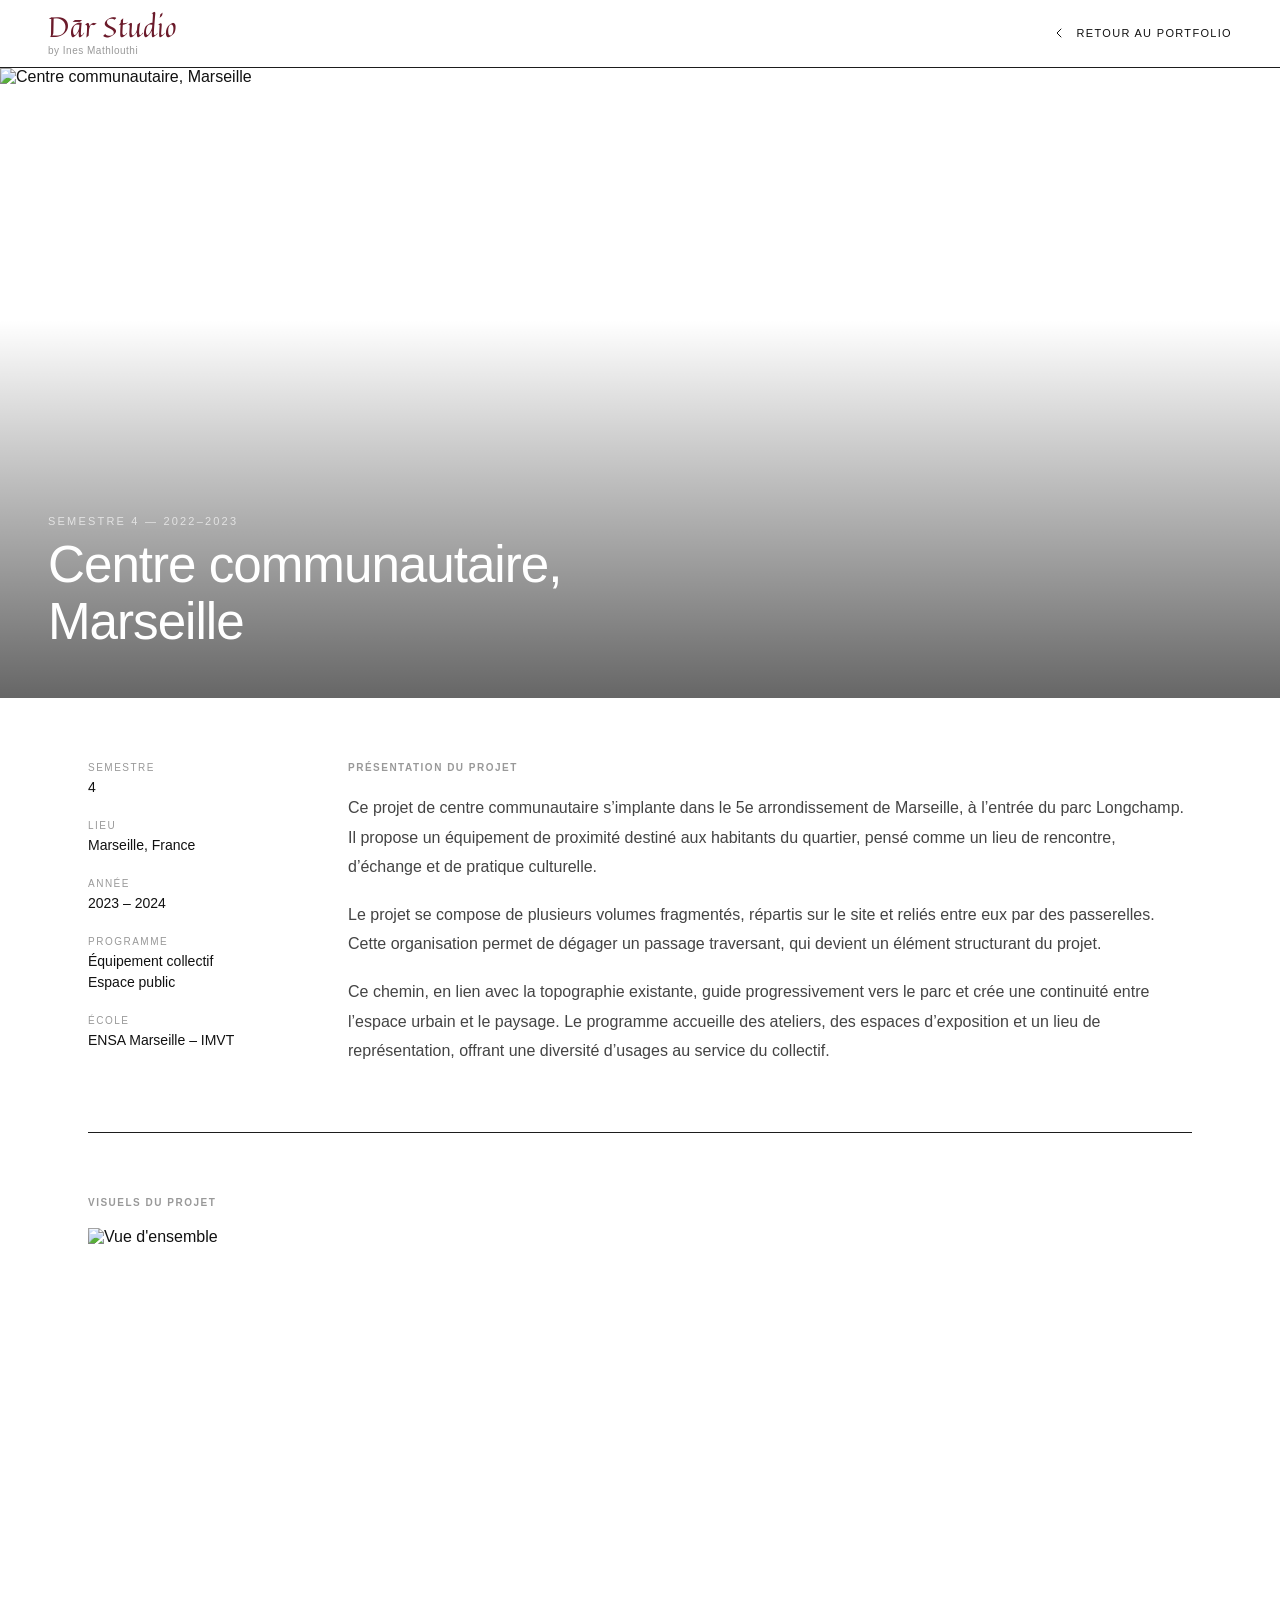
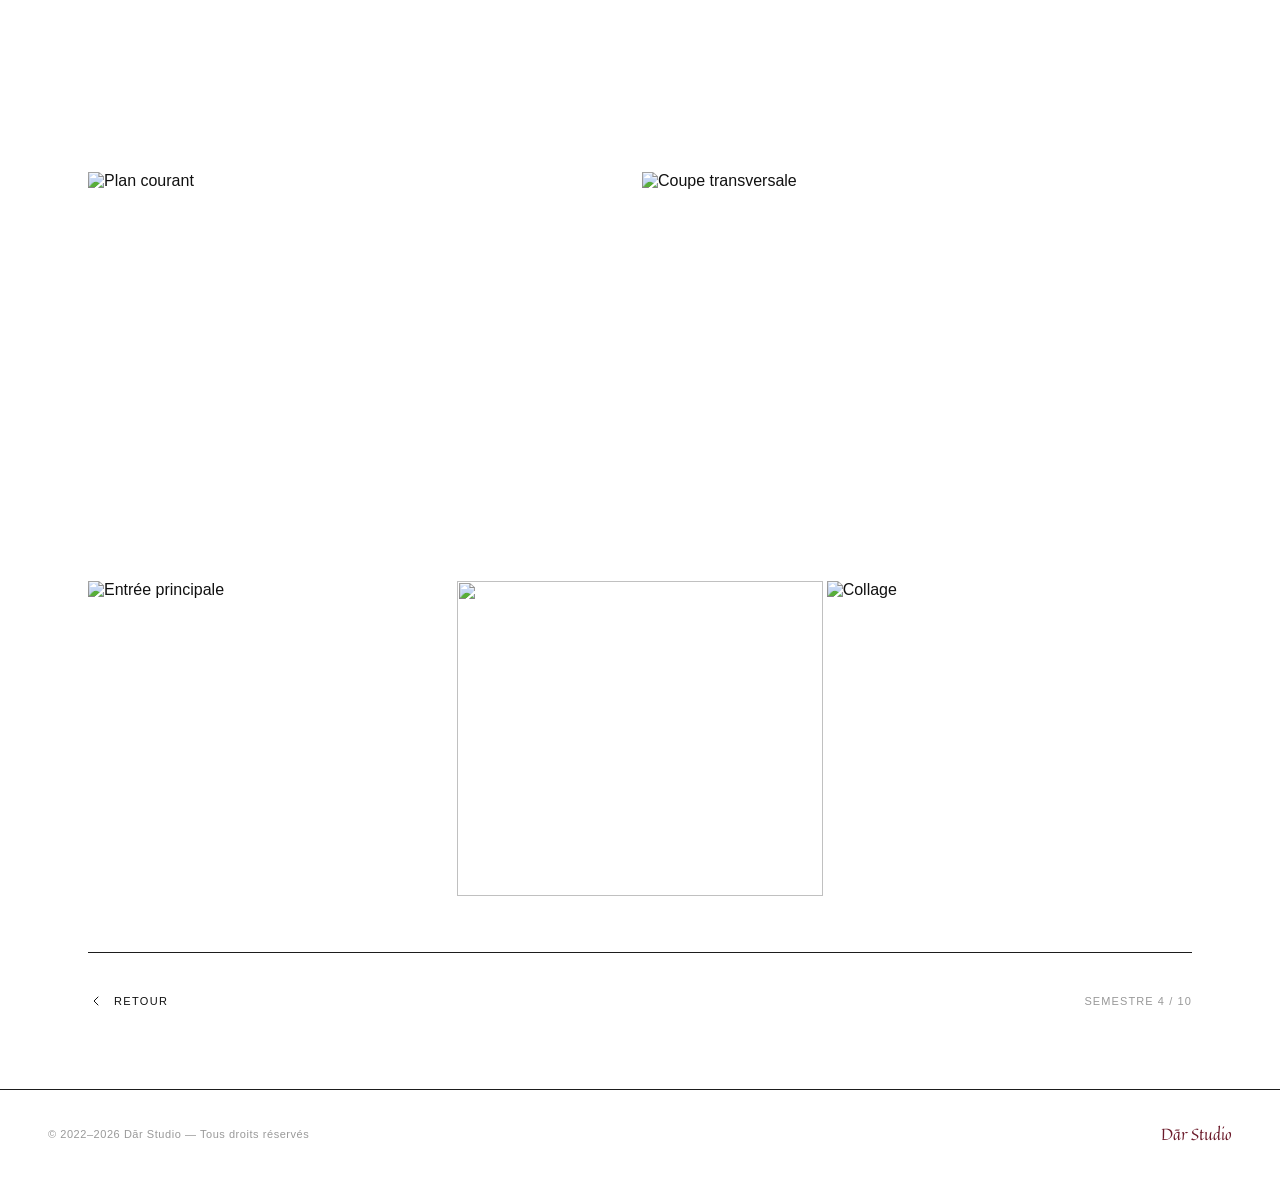
==== projet1.html @ 4ba80d37 "Add files via upload" ====
<!DOCTYPE html>
<html lang="fr">
<head>
  <meta charset="UTF-8">
  <meta name="viewport" content="width=device-width, initial-scale=1.0">
  <title>Centre communautaire, Marseille — Dār Studio</title>
  <link href="https://fonts.googleapis.com/css2?family=Jost:wght@300;400;500;600&family=Quintessential&display=swap" rel="stylesheet"/>
  <link rel="stylesheet" href="style.css">
</head>
<body>

<!-- ─── HEADER ─── -->
<header>
  <div class="header-left">
    <span class="site-title" onclick="window.location.href='index.html'">Dār Studio</span>
    <span class="site-subtitle">by Ines Mathlouthi</span>
  </div>
  <nav>
    <a class="project-back-link" href="index.html">
      <svg viewBox="0 0 24 24"><polyline points="15 18 9 12 15 6"/></svg>
      Retour au portfolio
    </a>
  </nav>
</header>

<!-- ─── IMAGE HERO PLEIN ÉCRAN ─── -->
<div class="project-page-hero">
  <img src="s4 projet.png" alt="Centre communautaire, Marseille">
  <div class="project-page-hero-overlay">
    <div class="project-page-hero-text">
      <div class="proj-label">Semestre 4 — 2022–2023</div>
      <h1>Centre communautaire,<br>Marseille</h1>
    </div>
  </div>
</div>

<!-- ─── CORPS DE PAGE ─── -->
<div class="project-page-body">

  <!-- MÉTADONNÉES + TEXTE -->
  <div class="project-description">
    <div class="project-meta">
      <div class="project-meta-item">
        <span class="project-meta-label">Semestre</span>
        <span class="project-meta-value">4</span>
      </div>
      <div class="project-meta-item">
        <span class="project-meta-label">Lieu</span>
        <span class="project-meta-value">Marseille, France</span>
      </div>
      <div class="project-meta-item">
        <span class="project-meta-label">Année</span>
        <span class="project-meta-value">2023 – 2024</span>
      </div>
      <div class="project-meta-item">
        <span class="project-meta-label">Programme</span>
        <span class="project-meta-value">Équipement collectif<br>Espace public</span>
      </div>
      <div class="project-meta-item">
        <span class="project-meta-label">École</span>
        <span class="project-meta-value">ENSA Marseille – IMVT</span>
      </div>
    </div>

    <div class="project-text">
      <h3>Présentation du projet</h3>
      <p>
        Ce projet de centre communautaire s’implante dans le 5e arrondissement de Marseille, à l’entrée du parc Longchamp. Il propose un équipement de proximité destiné aux habitants du quartier, pensé comme un lieu de rencontre, d’échange et de pratique culturelle.
      </p>
      <p>
        Le projet se compose de plusieurs volumes fragmentés, répartis sur le site et reliés entre eux par des passerelles. Cette organisation permet de dégager un passage traversant, qui devient un élément structurant du projet.
      </p>
      <p>
       Ce chemin, en lien avec la topographie existante, guide progressivement vers le parc et crée une continuité entre l’espace urbain et le paysage. Le programme accueille des ateliers, des espaces d’exposition et un lieu de représentation, offrant une diversité d’usages au service du collectif.
      </p>
    </div>
  </div>

  <!-- GALERIE D'IMAGES -->
  <div class="project-images-section">
    <h3>Visuels du projet</h3>

    <!-- Grande image pleine largeur -->
    <div class="project-img-full">
      <img src="s4 projet.png" alt="Vue d'ensemble">
    </div>

    <!-- 2 images côte à côte -->
    <div class="project-img-row-2">
      <img src="plan courant s4.png" alt="Plan courant">
      <img src="coupe bonne s4.png" alt="Coupe transversale">
    </div>

    <!-- 3 images côte à côte -->
    <div class="project-img-row-3">
      <img src="photo maquette 1.png" alt="Entrée principale">
      <img src="photo maquette 2.png" alt="">
      <img src="photo maquette 3.png" alt="Collage">
    </div>

    <!-- Image finale pleine largeur -->
    <div class="project-img-full">
      
    </div>
  </div>

  <!-- NAVIGATION BAS DE PAGE -->
  <div class="project-nav-bottom">
    <a class="project-back-link" href="index.html">
      <svg viewBox="0 0 24 24"><polyline points="15 18 9 12 15 6"/></svg>
      Retour
    </a>
    <span class="project-sem-label">Semestre 4 / 10</span>
  </div>

</div>

<!-- ─── FOOTER ─── -->
<footer>
  <span class="footer-copy">© 2022–2026 Dār Studio — Tous droits réservés</span>
  <span class="footer-name">Dār Studio</span>
</footer>

</body>
</html>
---- style.css ----
/* ─── RESET ─── */
*, *::before, *::after { box-sizing: border-box; margin: 0; padding: 0; }

/* ─── VARIABLES ─── */
:root {
  --burgundy: #6B1A2A;
  --black: #111111;
  --white: #ffffff;
  --gray-light: #f0f0c2;
  --gray-mid: #999;
  --gray-border: #1d1d1d;
}

body {
  font-family: 'Helvetica Neue', Helvetica, Arial, sans-serif;
  background: var(--white);
  color: var(--black);
  min-height: 100vh;
  display: flex;
  flex-direction: column;
}

/* ─── HEADER ─── */
header {
  position: fixed;
  top: 0; left: 0; right: 0;
  z-index: 100;
  background: rgba(255, 255, 255, 0.97);
  border-bottom: 0.5px solid var(--gray-border);
  padding: 0 48px;
  height: 68px;
  display: flex;
  align-items: center;
  justify-content: space-between;
}

.header-left {
  display: flex;
  flex-direction: column;
  line-height: 1.2;
}

.site-title {
  font-family: 'Quintessential', cursive;
  font-weight: 400;
  font-size: 28px;
  letter-spacing: 0.02em;
  color: var(--burgundy);
  text-decoration: none;
  cursor: pointer;
}

.site-subtitle {
  font-family: 'Helvetica Neue', Helvetica, Arial, sans-serif;
  font-size: 10px;
  font-weight: 400;
  color: var(--gray-mid);
  letter-spacing: 0.05em;
  margin-top: 2px;
}

nav {
  display: flex;
  align-items: center;
  gap: 28px;
}

nav a {
  font-family: 'Helvetica Neue', Helvetica, Arial, sans-serif;
  font-size: 10px;
  font-weight: 400;
  letter-spacing: 0.14em;
  text-transform: uppercase;
  color: var(--black);
  text-decoration: none;
  cursor: pointer;
  position: relative;
  padding-bottom: 2px;
  transition: color 0.2s ease;
}

nav a::after {
  content: '';
  position: absolute;
  bottom: -2px; left: 0; right: 0;
  height: 0.5px;
  background: var(--black);
  transform: scaleX(0);
  transition: transform 0.25s ease;
  transform-origin: left;
}

nav a:hover::after,
nav a.active::after { transform: scaleX(1); }

/* ─── HERO ─── */
.hero-section {
  position: relative;
  overflow: hidden;

  padding: 0 !important;
}

/* ── NOUVEAU : image de fond du hero ──
   Remplace 'votre-image.jpg' par le nom de ton fichier image
   ex: background-image: url('marseille.jpg');
*/
.hero-bg-image {
  position: absolute;
  inset: 0;
  background-image: url('fond\ 3.jpg');
  background-size: cover;
  background-position: center;
  background-repeat: no-repeat;
  filter: brightness(0.5);
  z-index: 0;
}

.hero {
  position: relative;
  z-index: 1;
  margin-top: 68px;
  min-height: calc(100vh - 68px);
  display: flex;
  flex-direction: column;
  justify-content: center;
  padding: 80px 48px 60px;
  overflow: hidden;
}

.hero-label {
  font-size: 11px;
  letter-spacing: 0.2em;
  text-transform: uppercase;
  color: rgba(255,255,255,0.7);
  margin-bottom: 28px;
  opacity: 0;
  transform: translateY(14px);
  animation: fadeUp 0.6s ease 0.2s forwards;
}

.hero-title {
  font-family: 'Helvetica Neue', Helvetica, Arial, sans-serif;
  font-weight: 300;
  letter-spacing: -0.03em;
  line-height: 0.88;
  color: var(--white);
  margin-bottom: 40px;
  overflow: hidden;
}

.hero-title-inner {
  font-size: clamp(80px, 13vw, 140px);
  display: block;
  transform: translateY(110%);
  animation: slideUp 1s cubic-bezier(0.16, 1, 0.3, 1) 0.35s forwards;
}

.hero-intro {
  max-width: 460px;
  font-size: 15px;
  line-height: 1.75;
  color: rgba(255,255,255,0.85);
  opacity: 0;
  transform: translateY(18px);
  animation: fadeUp 0.7s ease 0.85s forwards;
}

.hero-scroll {
  position: absolute;
  bottom: 40px;
  left: 48px;
  font-size: 10px;
  letter-spacing: 0.18em;
  text-transform: uppercase;
  color: rgba(255,255,255,0.55);
  opacity: 0;
  animation: fadeUp 0.6s ease 1.2s forwards;
  display: flex;
  align-items: center;
  gap: 10px;
}

.hero-scroll::before {
  content: '';
  display: block;
  width: 24px;
  height: 0.5px;
  background: rgba(255,255,255,0.55);
}

@keyframes slideUp { to { transform: translateY(0); } }
@keyframes fadeUp  { to { opacity: 1; transform: translateY(0); } }

/* ─── SECTIONS ─── */
.section {
  display: none;
  padding: 80px 48px;
  min-height: calc(100vh - 68px);
}

.section.active { display: block; }

.section-header {
  margin-bottom: 56px;
  padding-bottom: 20px;
  border-bottom: 0.5px solid var(--gray-border);
}

.section-header h2 {
  font-size: clamp(36px, 6vw, 64px);
  font-weight: 300;
  letter-spacing: -0.02em;
  line-height: 1;
  color: var(--black);
}

.section-header p {
  font-size: 13px;
  color: var(--gray-mid);
  margin-top: 12px;
  letter-spacing: 0.05em;
}

/* ─── PROJETS ─── */
.projects-grid {
  display: grid;
  grid-template-columns: repeat(auto-fill, minmax(280px, 1fr));
  gap: 2px;
}

.project-card {
  position: relative;
  overflow: hidden;
  aspect-ratio: 4/3;
  display: flex;
  align-items: flex-end;
  padding: 24px;
  cursor: pointer;
  background: #f6f2c7;
  transition: background 0.3s ease;
}

.project-bg {
  position: absolute;
  width: 100%;
  height: 100%;
  object-fit: cover;
  top: 0;
  left: 0;
  opacity: 0;
  transition: opacity 0.4s ease;
}

.project-card:hover .project-bg {
  opacity: 1;
}

.overlay {
  position: relative;
  z-index: 2;
}

.project-card-label {
  font-size: 11px;
  letter-spacing: 0.12em;
  text-transform: uppercase;
  color: var(--gray-mid);
}

.project-card-title {
  font-size: 18px;
  font-weight: 400;
  margin-top: 4px;
  color: var(--black);
}

.project-card:hover .project-card-label,
.project-card:hover .project-card-title {
  color: white;
}

/* ─── GALERIE ─── */
.gallery-grid {
  display: grid;
  grid-template-columns: repeat(5, 1fr);
  gap: 10px;
  max-width: 1600px;
  margin: 0 auto;
}

.gallery-item {
  width: 100%;
  aspect-ratio: 1 / 1;
  background: #ffffff;
}

.gallery-item img {
  width: 100%;
  height: 100%;
  object-fit: cover;
}

/* ─── CRÉATIONS ─── */
.creations-list { display: flex; flex-direction: column; }

.creation-item {
  display: grid;
  grid-template-columns: 48px 1fr auto;
  gap: 24px;
  padding: 24px 0;
  border-bottom: 0.5px solid var(--gray-border);
  align-items: center;
}

.creation-num {
  font-size: 11px;
  color: var(--gray-mid);
  letter-spacing: 0.1em;
}

.creation-title {
  font-size: 17px;
  font-weight: 400;
  color: var(--black);
}

.creation-tag {
  font-size: 10px;
  letter-spacing: 0.12em;
  text-transform: uppercase;
  color: var(--gray-mid);
  border: 0.5px solid var(--gray-border);
  padding: 4px 10px;
  border-radius: 2px;
}

.creation-content {
  display: none;
  padding: 20px 0 40px 72px;
  max-width: 800px;
  transition: 0.3s ease;
}

.creation-content img {
  width: 100%;
  margin-top: 10px;
  display: block;
}

.creation-content video {
  width: 100%;
  margin-top: 10px;
}

/* ─── EXPÉRIENCE ─── */
.exp-list { display: flex; flex-direction: column; }

.exp-item {
  display: grid;
  grid-template-columns: 120px 1fr;
  gap: 40px;
  padding: 28px 0;
  border-bottom: 0.5px solid var(--gray-border);
}

.exp-date {
  font-size: 12px;
  color: var(--gray-mid);
  letter-spacing: 0.05em;
  padding-top: 3px;
}

.exp-role {
  font-size: 17px;
  font-weight: 400;
  color: var(--black);
  margin-bottom: 4px;
}

.exp-company {
  font-size: 13px;
  color: var(--gray-mid);
}

/* ─── À PROPOS ─── */
.about-grid {
  display: grid;
  grid-template-columns: 1fr 1fr;
  gap: 80px;
  align-items: start;
}

.about-text {
  font-size: 16px;
  line-height: 1.8;
  color: #444;
}

.about-text p + p { margin-top: 20px; }

.about-info { display: flex; flex-direction: column; gap: 16px; }

.about-info-row {
  display: flex;
  flex-direction: column;
  gap: 2px;
  padding-bottom: 16px;
  border-bottom: 0.5px solid var(--gray-border);
}

.about-info-label {
  font-size: 10px;
  letter-spacing: 0.15em;
  text-transform: uppercase;
  color: var(--gray-mid);
}

.about-info-value {
  font-size: 15px;
  color: var(--black);
}

/* ─── CONTACT ─── */
.contact-wrap { max-width: 600px; }

.contact-wrap p {
  font-size: 16px;
  line-height: 1.7;
  color: #555;
  margin-bottom: 48px;
}

.contact-links { display: flex; flex-direction: column; }

.contact-link {
  display: flex;
  justify-content: space-between;
  align-items: center;
  padding: 20px 0;
  border-bottom: 0.5px solid var(--gray-border);
  text-decoration: none;
  color: var(--black);
  cursor: pointer;
  transition: padding-left 0.25s ease;
}

.contact-link:hover { padding-left: 8px; }

.contact-link span:first-child {
  font-size: 14px;
  letter-spacing: 0.08em;
  text-transform: uppercase;
}

.contact-link span:last-child {
  font-size: 13px;
  color: var(--gray-mid);
}

/* ─── FOOTER ─── */
footer {
  margin-top: auto;
  padding: 32px 48px;
  border-top: 0.5px solid var(--gray-border);
  display: flex;
  justify-content: space-between;
  align-items: center;
}

.footer-copy {
  font-size: 11px;
  color: var(--gray-mid);
  letter-spacing: 0.05em;
}

.footer-name {
  font-family: 'Quintessential', cursive;
  font-size: 16px;
  color: var(--burgundy);
}

/* ─── BACK TO TOP ─── */
.back-top {
  position: fixed;
  bottom: 36px;
  right: 36px;
  z-index: 200;
  width: 44px;
  height: 44px;
  background: var(--black);
  color: var(--white);
  border: none;
  cursor: pointer;
  display: flex;
  align-items: center;
  justify-content: center;
  opacity: 0;
  pointer-events: none;
  transition: opacity 0.3s ease, transform 0.3s ease;
  border-radius: 0;
}

.back-top.visible {
  opacity: 1;
  pointer-events: all;
}

.back-top:hover { transform: translateY(-3px); }

.back-top svg {
  width: 16px;
  height: 16px;
  stroke: var(--white);
  fill: none;
  stroke-width: 2;
  stroke-linecap: round;
  stroke-linejoin: round;
}

/* ─── PAGE PROJET (projet1.html etc.) ─── */

.project-page-hero {
  margin-top: 68px;
  width: 100%;
  height: 70vh;
  position: relative;
  overflow: hidden;
}

.project-page-hero img {
  width: 100%;
  height: 100%;
  object-fit: cover;
  display: block;
}

.project-page-hero-overlay {
  position: absolute;
  inset: 0;
  background: linear-gradient(to top, rgba(0,0,0,0.6) 0%, transparent 60%);
  display: flex;
  align-items: flex-end;
  padding: 48px;
}

.project-page-hero-text { color: var(--white); }

.project-page-hero-text .proj-label {
  font-size: 11px;
  letter-spacing: 0.2em;
  text-transform: uppercase;
  color: rgba(255,255,255,0.65);
  margin-bottom: 10px;
}

.project-page-hero-text h1 {
  font-size: clamp(28px, 4vw, 52px);
  font-weight: 300;
  letter-spacing: -0.02em;
  line-height: 1.1;
}

.project-page-body {
  padding: 64px 48px 80px;
  max-width: 1200px;
  margin: 0 auto;
}

.project-description {
  display: grid;
  grid-template-columns: 180px 1fr;
  gap: 80px;
  margin-bottom: 64px;
  padding-bottom: 48px;
  border-bottom: 0.5px solid var(--gray-border);
}

.project-meta { display: flex; flex-direction: column; gap: 22px; }

.project-meta-item { display: flex; flex-direction: column; gap: 4px; }

.project-meta-label {
  font-size: 10px;
  letter-spacing: 0.15em;
  text-transform: uppercase;
  color: var(--gray-mid);
}

.project-meta-value {
  font-size: 14px;
  color: var(--black);
  line-height: 1.5;
}

.project-text h3 {
  font-size: 10px;
  letter-spacing: 0.15em;
  text-transform: uppercase;
  color: var(--gray-mid);
  margin-bottom: 20px;
}

.project-text p {
  font-size: 16px;
  line-height: 1.85;
  color: #444;
  margin-bottom: 18px;
}

.project-images-section { margin-bottom: 56px; }

.project-images-section h3 {
  font-size: 10px;
  letter-spacing: 0.15em;
  text-transform: uppercase;
  color: var(--gray-mid);
  margin-bottom: 20px;
}

.project-img-full { width: 100%; margin-bottom: 4px; }

.project-img-full img {
  width: 100%;
  height: 60vh;
  object-fit: cover;
  display: block;
}

.project-img-row-2 {
  display: grid;
  grid-template-columns: 1fr 1fr;
  gap: 4px;
  margin-bottom: 4px;
}

.project-img-row-2 img {
  width: 100%;
  height: 45vh;
  object-fit: cover;
  display: block;
}

.project-img-row-3 {
  display: grid;
  grid-template-columns: 1fr 1fr 1fr;
  gap: 4px;
  margin-bottom: 4px;
}

.project-img-row-3 img {
  width: 100%;
  height: 35vh;
  object-fit: cover;
  display: block;
}

.project-nav-bottom {
  display: flex;
  justify-content: space-between;
  align-items: center;
  padding-top: 40px;
  border-top: 0.5px solid var(--gray-border);
}

.project-back-link {
  display: inline-flex;
  align-items: center;
  gap: 10px;
  font-size: 11px;
  letter-spacing: 0.12em;
  text-transform: uppercase;
  color: var(--black);
  text-decoration: none;
  cursor: pointer;
  transition: gap 0.25s ease;
}

.project-back-link:hover { gap: 16px; }

.project-back-link svg {
  width: 16px;
  height: 16px;
  stroke: var(--black);
  fill: none;
  stroke-width: 1.5;
  stroke-linecap: round;
  stroke-linejoin: round;
  transition: transform 0.25s ease;
}

.project-back-link:hover svg { transform: translateX(-4px); }

.project-sem-label {
  font-size: 11px;
  letter-spacing: 0.1em;
  text-transform: uppercase;
  color: var(--gray-mid);
}

/* ─── RESPONSIVE ─── */
@media (max-width: 768px) {
  header { padding: 0 20px; }
  nav { gap: 14px; }
  nav a { font-size: 9px; }
  .hero, .section { padding: 60px 20px 40px; }
  .about-grid { grid-template-columns: 1fr; gap: 40px; }
  .gallery-grid { grid-template-columns: repeat(2, 1fr); }
  footer { padding: 24px 20px; flex-direction: column; gap: 12px; text-align: center; }
  .back-top { bottom: 20px; right: 20px; }
  .project-page-hero { height: 50vh; }
  .project-page-hero-overlay { padding: 24px 20px; }
  .project-description { grid-template-columns: 1fr; gap: 36px; }
  .project-page-body { padding: 36px 20px 60px; }
  .project-img-row-2 { grid-template-columns: 1fr; }
  .project-img-row-3 { grid-template-columns: 1fr; }
  .project-img-row-2 img, .project-img-row-3 img { height: 50vw; }
}
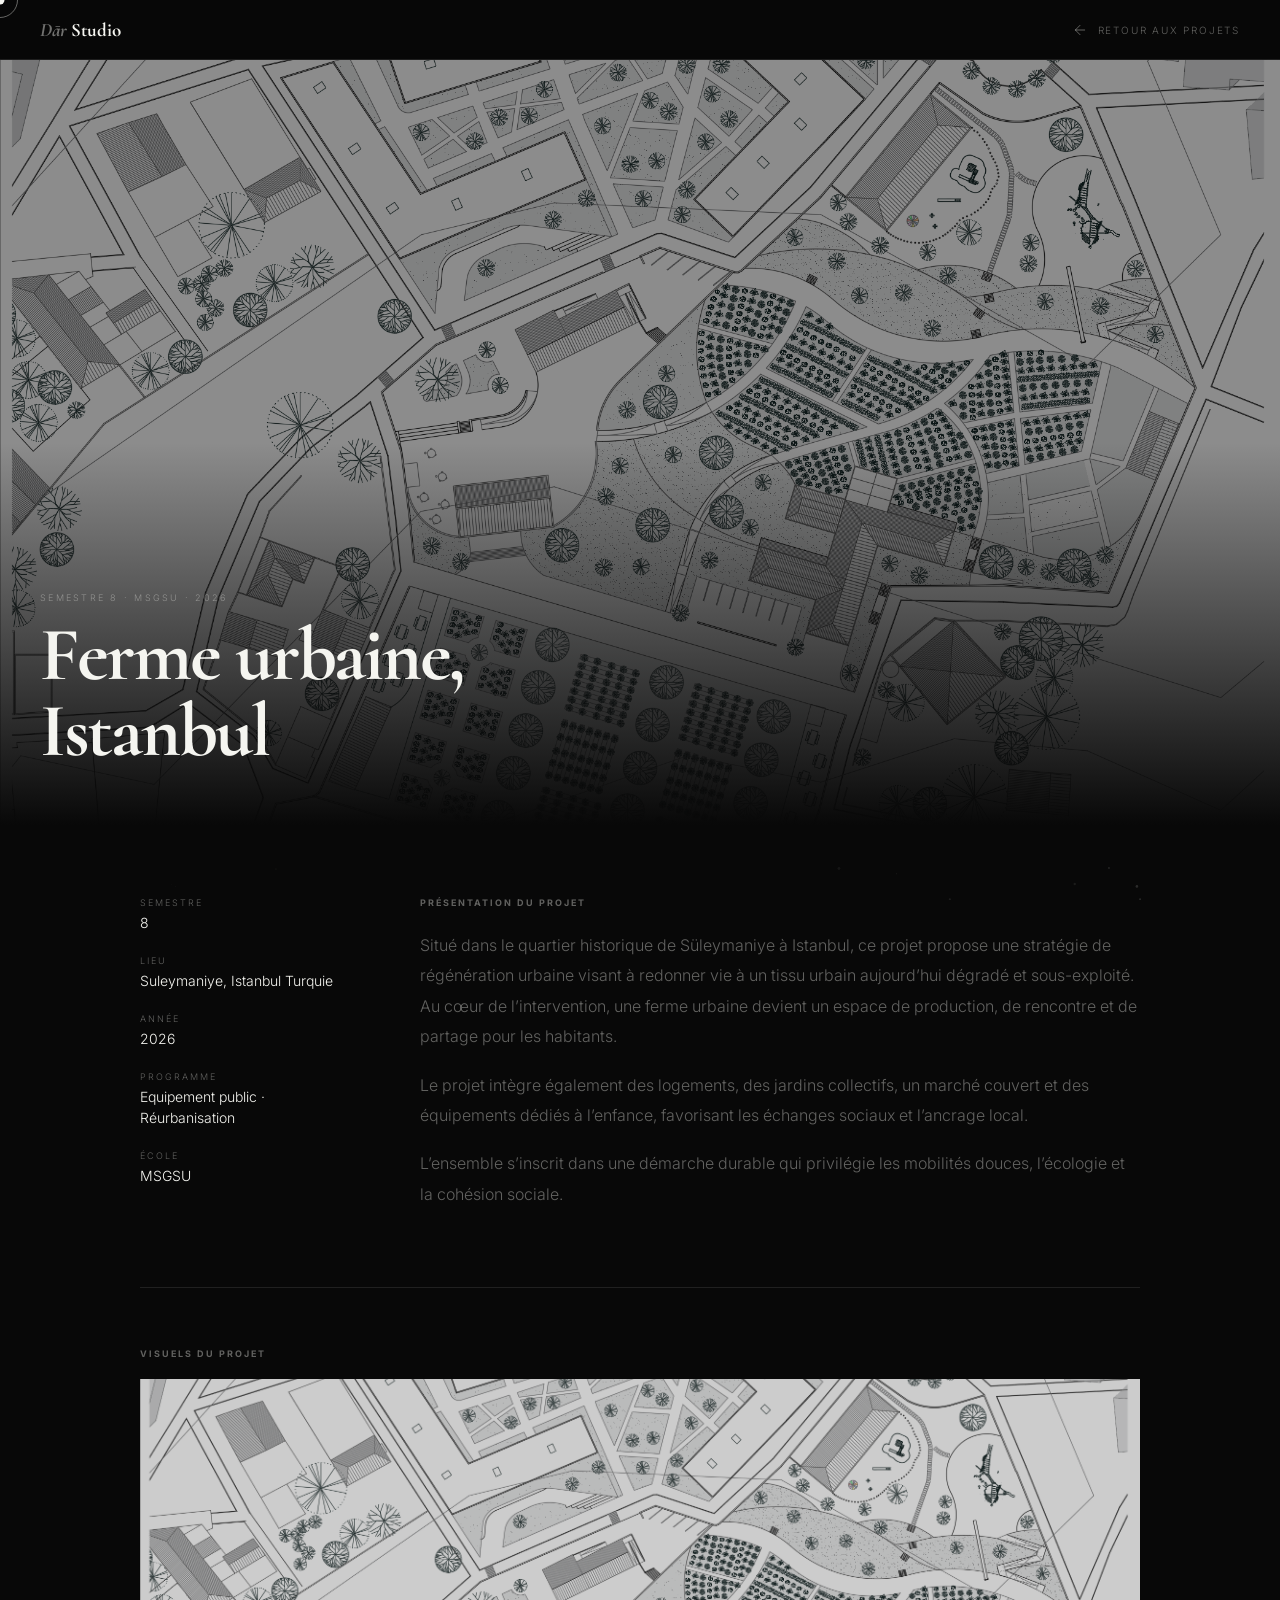
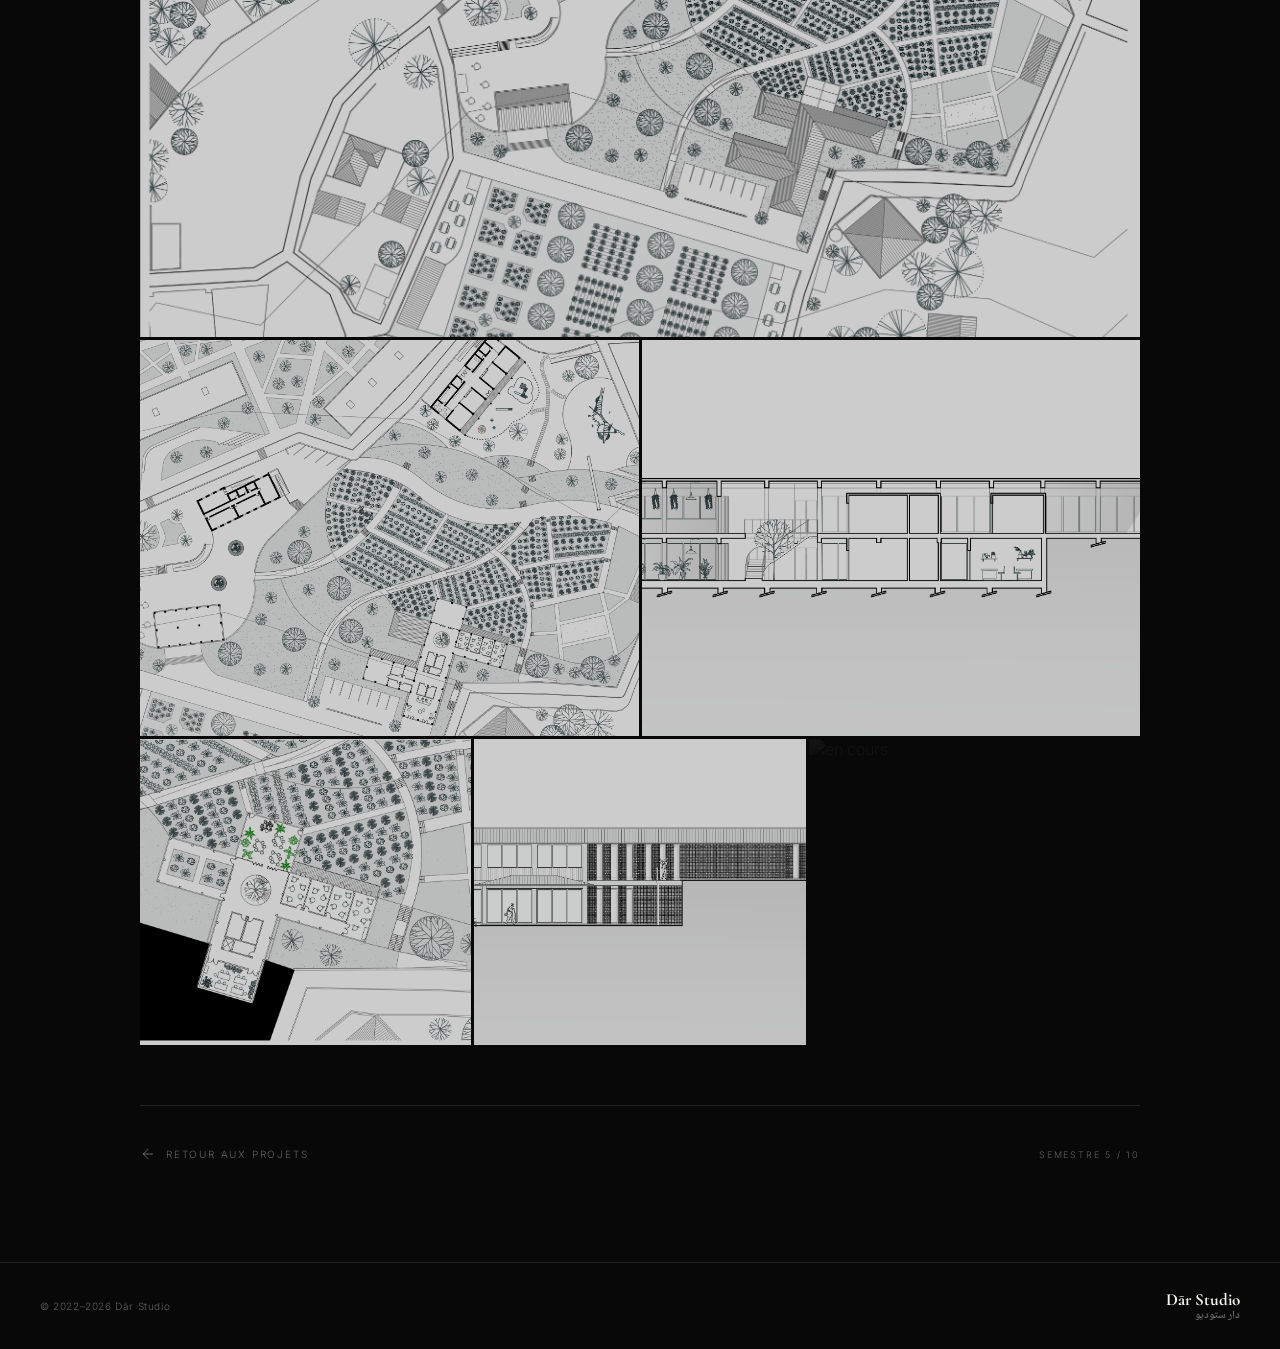
==== commit c52d74cd: "Add files via upload" ====
--- a/projet1.html
+++ b/projet1.html
@@ -1,125 +1,101 @@
 <!DOCTYPE html>
 <html lang="fr">
 <head>
-  <meta charset="UTF-8">
-  <meta name="viewport" content="width=device-width, initial-scale=1.0">
-  <title>Centre communautaire, Marseille — Dār Studio</title>
-  <link href="https://fonts.googleapis.com/css2?family=Jost:wght@300;400;500;600&family=Quintessential&display=swap" rel="stylesheet"/>
-  <link rel="stylesheet" href="style.css">
+<meta charset="UTF-8"/>
+<meta name="viewport" content="width=device-width, initial-scale=1.0"/>
+<title>Logement collectif,<br>Marseille — Dār Studio</title>
+<link href="https://fonts.googleapis.com/css2?family=Cormorant:ital,wght@0,300;0,400;0,700;1,300;1,700&family=Inter:wght@300;400;500&family=Noto+Naskh+Arabic:wght@400;500;700&display=swap" rel="stylesheet"/>
+<link rel="stylesheet" href="style.css"/>
 </head>
 <body>
+  
+<div id="lightbox">
+  <button id="lb-close" onclick="closeLB()">×</button>
+  <img id="lb-img" src="" alt="">
+</div>
 
-<!-- ─── HEADER ─── -->
-<header>
-  <div class="header-left">
-    <span class="site-title" onclick="window.location.href='index.html'">Dār Studio</span>
-    <span class="site-subtitle">by Ines Mathlouthi</span>
+<canvas id="cvs"></canvas>
+<div id="cur"></div>
+<div id="cur-ring"></div>
+
+<div class="proj-header">
+  <a class="logo-link" href="index.html"><em>Dār</em> Studio</a>
+  <a class="back-link" href="index.html">
+    <svg viewBox="0 0 24 24"><line x1="19" y1="12" x2="5" y2="12"/><polyline points="12 19 5 12 12 5"/></svg>
+    Retour aux projets
+  </a>
+</div>
+
+<div class="proj-page-body">
+
+  <!-- HERO -->
+  <div class="proj-page-hero">
+    <img src="plan masse s8.png" alt="Logement collectif,<br>Marseille" onerror="this.style.display='none';this.nextElementSibling.style.display='flex'">
+    <div class="proj-page-hero-ph"><span>Ajouter image principale</span></div>
+    <div class="proj-hero-over">
+      <div>
+        <div class="proj-hero-sem">Semestre 8 · MSGSU · 2026</div>
+        <h1>Ferme urbaine,<br>Istanbul</h1>
+      </div>
+    </div>
   </div>
-  <nav>
-    <a class="project-back-link" href="index.html">
-      <svg viewBox="0 0 24 24"><polyline points="15 18 9 12 15 6"/></svg>
-      Retour au portfolio
-    </a>
-  </nav>
-</header>
 
-<!-- ─── IMAGE HERO PLEIN ÉCRAN ─── -->
-<div class="project-page-hero">
-  <img src="s4 projet.png" alt="Centre communautaire, Marseille">
-  <div class="project-page-hero-overlay">
-    <div class="project-page-hero-text">
-      <div class="proj-label">Semestre 4 — 2022–2023</div>
-      <h1>Centre communautaire,<br>Marseille</h1>
+  <div class="proj-content">
+
+    <!-- META + TEXTE -->
+    <div class="proj-meta-row">
+      <div class="proj-meta-list">
+        <div class="pmi"><span class="pmi-l">Semestre</span><span class="pmi-v">8</span></div>
+        <div class="pmi"><span class="pmi-l">Lieu</span><span class="pmi-v">Suleymaniye, Istanbul Turquie</span></div>
+        <div class="pmi"><span class="pmi-l">Année</span><span class="pmi-v">2026</span></div>
+        <div class="pmi"><span class="pmi-l">Programme</span><span class="pmi-v">Equipement public · Réurbanisation</span></div>
+        <div class="pmi"><span class="pmi-l">École</span><span class="pmi-v">MSGSU</span></div>
+      </div>
+      <div class="proj-text">
+        <h3>Présentation du projet</h3>
+        <p>Situé dans le quartier historique de Süleymaniye à Istanbul, ce projet propose une stratégie de régénération urbaine visant à redonner vie à un tissu urbain aujourd’hui dégradé et sous-exploité. Au cœur de l’intervention, une ferme urbaine devient un espace de production, de rencontre et de partage pour les habitants.</p>
+        <p>Le projet intègre également des logements, des jardins collectifs, un marché couvert et des équipements dédiés à l’enfance, favorisant les échanges sociaux et l’ancrage local.</p>
+        <p>L’ensemble s’inscrit dans une démarche durable qui privilégie les mobilités douces, l’écologie et la cohésion sociale.</p>
+      </div>
+    </div>
+
+    <!-- GALERIE -->
+    <div class="proj-gallery">
+      <h3>Visuels du projet</h3>
+      <div class="pg-full">
+        <img src="plan masse s8.png" alt="Vue d'ensemble" onerror="this.style.opacity='.06'">
+      </div>
+      <div class="pg-2">
+        <img src="plan etage s8.png" alt="Plan" onerror="this.style.opacity='.06'">
+        <img src="coupe s8.png" alt="Vue intérieure" onerror="this.style.opacity='.06'">
+      </div>
+      <div class="pg-3">
+        <img src="plan sous sol s8.png" alt="Plan" onerror="this.style.opacity='.06'">
+        <img src="elevation s8.png" alt="Facade" onerror="this.style.opacity='.06'">
+        <img src="" alt="en cours" onerror="this.style.opacity='.06'">
+      </div>
+    </div>
+
+    <!-- NAV BAS -->
+    <div class="proj-nav-bottom">
+      <a class="back-link" href="index.html">
+        <svg viewBox="0 0 24 24"><line x1="19" y1="12" x2="5" y2="12"/><polyline points="12 19 5 12 12 5"/></svg>
+        Retour aux projets
+      </a>
+      <span class="proj-nav-label">Semestre 5 / 10</span>
     </div>
   </div>
 </div>
 
-<!-- ─── CORPS DE PAGE ─── -->
-<div class="project-page-body">
-
-  <!-- MÉTADONNÉES + TEXTE -->
-  <div class="project-description">
-    <div class="project-meta">
-      <div class="project-meta-item">
-        <span class="project-meta-label">Semestre</span>
-        <span class="project-meta-value">4</span>
-      </div>
-      <div class="project-meta-item">
-        <span class="project-meta-label">Lieu</span>
-        <span class="project-meta-value">Marseille, France</span>
-      </div>
-      <div class="project-meta-item">
-        <span class="project-meta-label">Année</span>
-        <span class="project-meta-value">2023 – 2024</span>
-      </div>
-      <div class="project-meta-item">
-        <span class="project-meta-label">Programme</span>
-        <span class="project-meta-value">Équipement collectif<br>Espace public</span>
-      </div>
-      <div class="project-meta-item">
-        <span class="project-meta-label">École</span>
-        <span class="project-meta-value">ENSA Marseille – IMVT</span>
-      </div>
-    </div>
-
-    <div class="project-text">
-      <h3>Présentation du projet</h3>
-      <p>
-        Ce projet de centre communautaire s’implante dans le 5e arrondissement de Marseille, à l’entrée du parc Longchamp. Il propose un équipement de proximité destiné aux habitants du quartier, pensé comme un lieu de rencontre, d’échange et de pratique culturelle.
-      </p>
-      <p>
-        Le projet se compose de plusieurs volumes fragmentés, répartis sur le site et reliés entre eux par des passerelles. Cette organisation permet de dégager un passage traversant, qui devient un élément structurant du projet.
-      </p>
-      <p>
-       Ce chemin, en lien avec la topographie existante, guide progressivement vers le parc et crée une continuité entre l’espace urbain et le paysage. Le programme accueille des ateliers, des espaces d’exposition et un lieu de représentation, offrant une diversité d’usages au service du collectif.
-      </p>
-    </div>
-  </div>
-
-  <!-- GALERIE D'IMAGES -->
-  <div class="project-images-section">
-    <h3>Visuels du projet</h3>
-
-    <!-- Grande image pleine largeur -->
-    <div class="project-img-full">
-      <img src="s4 projet.png" alt="Vue d'ensemble">
-    </div>
-
-    <!-- 2 images côte à côte -->
-    <div class="project-img-row-2">
-      <img src="plan courant s4.png" alt="Plan courant">
-      <img src="coupe bonne s4.png" alt="Coupe transversale">
-    </div>
-
-    <!-- 3 images côte à côte -->
-    <div class="project-img-row-3">
-      <img src="photo maquette 1.png" alt="Entrée principale">
-      <img src="photo maquette 2.png" alt="">
-      <img src="photo maquette 3.png" alt="Collage">
-    </div>
-
-    <!-- Image finale pleine largeur -->
-    <div class="project-img-full">
-      
-    </div>
-  </div>
-
-  <!-- NAVIGATION BAS DE PAGE -->
-  <div class="project-nav-bottom">
-    <a class="project-back-link" href="index.html">
-      <svg viewBox="0 0 24 24"><polyline points="15 18 9 12 15 6"/></svg>
-      Retour
-    </a>
-    <span class="project-sem-label">Semestre 4 / 10</span>
-  </div>
-
-</div>
-
-<!-- ─── FOOTER ─── -->
 <footer>
-  <span class="footer-copy">© 2022–2026 Dār Studio — Tous droits réservés</span>
-  <span class="footer-name">Dār Studio</span>
+  <span class="fc">© 2022–2026 Dār Studio</span>
+  <div class="fb"><span>Dār Studio</span><span class="fb-ar">دار ستوديو</span></div>
 </footer>
 
+<button id="btt" onclick="window.scrollTo({top:0,behavior:'smooth'})">
+  <svg viewBox="0 0 24 24"><polyline points="18 15 12 9 6 15"/></svg>
+</button>
+
+<script src="script.js"></script>
 </body>
 </html>
--- a/style.css
+++ b/style.css
@@ -1,718 +1,548 @@
-/* ─── RESET ─── */
-*, *::before, *::after { box-sizing: border-box; margin: 0; padding: 0; }
-
-/* ─── VARIABLES ─── */
-:root {
-  --burgundy: #6B1A2A;
-  --black: #111111;
-  --white: #ffffff;
-  --gray-light: #f0f0c2;
-  --gray-mid: #999;
-  --gray-border: #1d1d1d;
-}
-
-body {
-  font-family: 'Helvetica Neue', Helvetica, Arial, sans-serif;
-  background: var(--white);
-  color: var(--black);
-  min-height: 100vh;
-  display: flex;
-  flex-direction: column;
-}
-
-/* ─── HEADER ─── */
-header {
-  position: fixed;
-  top: 0; left: 0; right: 0;
-  z-index: 100;
-  background: rgba(255, 255, 255, 0.97);
-  border-bottom: 0.5px solid var(--gray-border);
-  padding: 0 48px;
-  height: 68px;
-  display: flex;
-  align-items: center;
-  justify-content: space-between;
-}
-
-.header-left {
-  display: flex;
-  flex-direction: column;
-  line-height: 1.2;
-}
-
-.site-title {
-  font-family: 'Quintessential', cursive;
-  font-weight: 400;
-  font-size: 28px;
-  letter-spacing: 0.02em;
-  color: var(--burgundy);
-  text-decoration: none;
-  cursor: pointer;
-}
-
-.site-subtitle {
-  font-family: 'Helvetica Neue', Helvetica, Arial, sans-serif;
-  font-size: 10px;
-  font-weight: 400;
-  color: var(--gray-mid);
-  letter-spacing: 0.05em;
-  margin-top: 2px;
-}
-
-nav {
-  display: flex;
-  align-items: center;
-  gap: 28px;
-}
-
-nav a {
-  font-family: 'Helvetica Neue', Helvetica, Arial, sans-serif;
-  font-size: 10px;
-  font-weight: 400;
-  letter-spacing: 0.14em;
-  text-transform: uppercase;
-  color: var(--black);
-  text-decoration: none;
-  cursor: pointer;
-  position: relative;
-  padding-bottom: 2px;
-  transition: color 0.2s ease;
-}
-
-nav a::after {
-  content: '';
-  position: absolute;
-  bottom: -2px; left: 0; right: 0;
-  height: 0.5px;
-  background: var(--black);
-  transform: scaleX(0);
-  transition: transform 0.25s ease;
-  transform-origin: left;
-}
-
-nav a:hover::after,
-nav a.active::after { transform: scaleX(1); }
-
-/* ─── HERO ─── */
-.hero-section {
-  position: relative;
-  overflow: hidden;
-
-  padding: 0 !important;
-}
-
-/* ── NOUVEAU : image de fond du hero ──
-   Remplace 'votre-image.jpg' par le nom de ton fichier image
-   ex: background-image: url('marseille.jpg');
-*/
-.hero-bg-image {
-  position: absolute;
-  inset: 0;
-  background-image: url('fond\ 3.jpg');
-  background-size: cover;
-  background-position: center;
-  background-repeat: no-repeat;
-  filter: brightness(0.5);
-  z-index: 0;
-}
-
-.hero {
-  position: relative;
-  z-index: 1;
-  margin-top: 68px;
-  min-height: calc(100vh - 68px);
-  display: flex;
-  flex-direction: column;
-  justify-content: center;
-  padding: 80px 48px 60px;
-  overflow: hidden;
-}
-
-.hero-label {
-  font-size: 11px;
-  letter-spacing: 0.2em;
-  text-transform: uppercase;
-  color: rgba(255,255,255,0.7);
-  margin-bottom: 28px;
-  opacity: 0;
-  transform: translateY(14px);
-  animation: fadeUp 0.6s ease 0.2s forwards;
-}
-
-.hero-title {
-  font-family: 'Helvetica Neue', Helvetica, Arial, sans-serif;
-  font-weight: 300;
-  letter-spacing: -0.03em;
-  line-height: 0.88;
-  color: var(--white);
-  margin-bottom: 40px;
-  overflow: hidden;
-}
-
-.hero-title-inner {
-  font-size: clamp(80px, 13vw, 140px);
-  display: block;
-  transform: translateY(110%);
-  animation: slideUp 1s cubic-bezier(0.16, 1, 0.3, 1) 0.35s forwards;
-}
-
-.hero-intro {
-  max-width: 460px;
-  font-size: 15px;
-  line-height: 1.75;
-  color: rgba(255,255,255,0.85);
-  opacity: 0;
-  transform: translateY(18px);
-  animation: fadeUp 0.7s ease 0.85s forwards;
-}
-
-.hero-scroll {
-  position: absolute;
-  bottom: 40px;
-  left: 48px;
-  font-size: 10px;
-  letter-spacing: 0.18em;
-  text-transform: uppercase;
-  color: rgba(255,255,255,0.55);
-  opacity: 0;
-  animation: fadeUp 0.6s ease 1.2s forwards;
-  display: flex;
-  align-items: center;
-  gap: 10px;
-}
-
-.hero-scroll::before {
-  content: '';
-  display: block;
-  width: 24px;
-  height: 0.5px;
-  background: rgba(255,255,255,0.55);
-}
-
-@keyframes slideUp { to { transform: translateY(0); } }
-@keyframes fadeUp  { to { opacity: 1; transform: translateY(0); } }
-
-/* ─── SECTIONS ─── */
-.section {
-  display: none;
-  padding: 80px 48px;
-  min-height: calc(100vh - 68px);
-}
-
-.section.active { display: block; }
-
-.section-header {
-  margin-bottom: 56px;
-  padding-bottom: 20px;
-  border-bottom: 0.5px solid var(--gray-border);
-}
-
-.section-header h2 {
-  font-size: clamp(36px, 6vw, 64px);
-  font-weight: 300;
-  letter-spacing: -0.02em;
-  line-height: 1;
-  color: var(--black);
-}
-
-.section-header p {
-  font-size: 13px;
-  color: var(--gray-mid);
-  margin-top: 12px;
-  letter-spacing: 0.05em;
-}
-
-/* ─── PROJETS ─── */
-.projects-grid {
-  display: grid;
-  grid-template-columns: repeat(auto-fill, minmax(280px, 1fr));
-  gap: 2px;
-}
-
-.project-card {
-  position: relative;
-  overflow: hidden;
-  aspect-ratio: 4/3;
-  display: flex;
-  align-items: flex-end;
-  padding: 24px;
-  cursor: pointer;
-  background: #f6f2c7;
-  transition: background 0.3s ease;
-}
-
-.project-bg {
-  position: absolute;
-  width: 100%;
-  height: 100%;
-  object-fit: cover;
-  top: 0;
-  left: 0;
-  opacity: 0;
-  transition: opacity 0.4s ease;
-}
-
-.project-card:hover .project-bg {
-  opacity: 1;
-}
-
-.overlay {
-  position: relative;
-  z-index: 2;
-}
-
-.project-card-label {
-  font-size: 11px;
-  letter-spacing: 0.12em;
-  text-transform: uppercase;
-  color: var(--gray-mid);
-}
-
-.project-card-title {
-  font-size: 18px;
-  font-weight: 400;
-  margin-top: 4px;
-  color: var(--black);
-}
-
-.project-card:hover .project-card-label,
-.project-card:hover .project-card-title {
-  color: white;
-}
-
-/* ─── GALERIE ─── */
-.gallery-grid {
-  display: grid;
-  grid-template-columns: repeat(5, 1fr);
-  gap: 10px;
-  max-width: 1600px;
-  margin: 0 auto;
-}
-
-.gallery-item {
-  width: 100%;
-  aspect-ratio: 1 / 1;
-  background: #ffffff;
-}
-
-.gallery-item img {
-  width: 100%;
-  height: 100%;
-  object-fit: cover;
-}
-
-/* ─── CRÉATIONS ─── */
-.creations-list { display: flex; flex-direction: column; }
-
-.creation-item {
-  display: grid;
-  grid-template-columns: 48px 1fr auto;
-  gap: 24px;
-  padding: 24px 0;
-  border-bottom: 0.5px solid var(--gray-border);
-  align-items: center;
-}
-
-.creation-num {
-  font-size: 11px;
-  color: var(--gray-mid);
-  letter-spacing: 0.1em;
-}
-
-.creation-title {
-  font-size: 17px;
-  font-weight: 400;
-  color: var(--black);
-}
-
-.creation-tag {
-  font-size: 10px;
-  letter-spacing: 0.12em;
-  text-transform: uppercase;
-  color: var(--gray-mid);
-  border: 0.5px solid var(--gray-border);
-  padding: 4px 10px;
-  border-radius: 2px;
-}
-
-.creation-content {
-  display: none;
-  padding: 20px 0 40px 72px;
-  max-width: 800px;
-  transition: 0.3s ease;
-}
-
-.creation-content img {
-  width: 100%;
-  margin-top: 10px;
-  display: block;
-}
-
-.creation-content video {
-  width: 100%;
-  margin-top: 10px;
-}
-
-/* ─── EXPÉRIENCE ─── */
-.exp-list { display: flex; flex-direction: column; }
-
-.exp-item {
-  display: grid;
-  grid-template-columns: 120px 1fr;
-  gap: 40px;
-  padding: 28px 0;
-  border-bottom: 0.5px solid var(--gray-border);
-}
-
-.exp-date {
-  font-size: 12px;
-  color: var(--gray-mid);
-  letter-spacing: 0.05em;
-  padding-top: 3px;
-}
-
-.exp-role {
-  font-size: 17px;
-  font-weight: 400;
-  color: var(--black);
-  margin-bottom: 4px;
-}
-
-.exp-company {
-  font-size: 13px;
-  color: var(--gray-mid);
-}
-
-/* ─── À PROPOS ─── */
-.about-grid {
-  display: grid;
-  grid-template-columns: 1fr 1fr;
-  gap: 80px;
-  align-items: start;
-}
-
-.about-text {
-  font-size: 16px;
-  line-height: 1.8;
-  color: #444;
-}
-
-.about-text p + p { margin-top: 20px; }
-
-.about-info { display: flex; flex-direction: column; gap: 16px; }
-
-.about-info-row {
-  display: flex;
-  flex-direction: column;
-  gap: 2px;
-  padding-bottom: 16px;
-  border-bottom: 0.5px solid var(--gray-border);
-}
-
-.about-info-label {
-  font-size: 10px;
-  letter-spacing: 0.15em;
-  text-transform: uppercase;
-  color: var(--gray-mid);
-}
-
-.about-info-value {
-  font-size: 15px;
-  color: var(--black);
-}
-
-/* ─── CONTACT ─── */
-.contact-wrap { max-width: 600px; }
-
-.contact-wrap p {
-  font-size: 16px;
-  line-height: 1.7;
-  color: #555;
-  margin-bottom: 48px;
-}
-
-.contact-links { display: flex; flex-direction: column; }
-
-.contact-link {
-  display: flex;
-  justify-content: space-between;
-  align-items: center;
-  padding: 20px 0;
-  border-bottom: 0.5px solid var(--gray-border);
-  text-decoration: none;
-  color: var(--black);
-  cursor: pointer;
-  transition: padding-left 0.25s ease;
-}
-
-.contact-link:hover { padding-left: 8px; }
-
-.contact-link span:first-child {
-  font-size: 14px;
-  letter-spacing: 0.08em;
-  text-transform: uppercase;
-}
-
-.contact-link span:last-child {
-  font-size: 13px;
-  color: var(--gray-mid);
-}
-
-/* ─── FOOTER ─── */
-footer {
-  margin-top: auto;
-  padding: 32px 48px;
-  border-top: 0.5px solid var(--gray-border);
-  display: flex;
-  justify-content: space-between;
-  align-items: center;
-}
-
-.footer-copy {
-  font-size: 11px;
-  color: var(--gray-mid);
-  letter-spacing: 0.05em;
-}
-
-.footer-name {
-  font-family: 'Quintessential', cursive;
-  font-size: 16px;
-  color: var(--burgundy);
-}
-
-/* ─── BACK TO TOP ─── */
-.back-top {
-  position: fixed;
-  bottom: 36px;
-  right: 36px;
-  z-index: 200;
-  width: 44px;
-  height: 44px;
-  background: var(--black);
-  color: var(--white);
-  border: none;
-  cursor: pointer;
-  display: flex;
-  align-items: center;
-  justify-content: center;
-  opacity: 0;
-  pointer-events: none;
-  transition: opacity 0.3s ease, transform 0.3s ease;
-  border-radius: 0;
-}
-
-.back-top.visible {
-  opacity: 1;
-  pointer-events: all;
-}
-
-.back-top:hover { transform: translateY(-3px); }
-
-.back-top svg {
-  width: 16px;
-  height: 16px;
-  stroke: var(--white);
-  fill: none;
-  stroke-width: 2;
-  stroke-linecap: round;
-  stroke-linejoin: round;
-}
-
-/* ─── PAGE PROJET (projet1.html etc.) ─── */
-
-.project-page-hero {
-  margin-top: 68px;
-  width: 100%;
-  height: 70vh;
-  position: relative;
-  overflow: hidden;
-}
-
-.project-page-hero img {
-  width: 100%;
-  height: 100%;
-  object-fit: cover;
-  display: block;
-}
-
-.project-page-hero-overlay {
-  position: absolute;
-  inset: 0;
-  background: linear-gradient(to top, rgba(0,0,0,0.6) 0%, transparent 60%);
-  display: flex;
-  align-items: flex-end;
-  padding: 48px;
-}
-
-.project-page-hero-text { color: var(--white); }
-
-.project-page-hero-text .proj-label {
-  font-size: 11px;
-  letter-spacing: 0.2em;
-  text-transform: uppercase;
-  color: rgba(255,255,255,0.65);
-  margin-bottom: 10px;
-}
-
-.project-page-hero-text h1 {
-  font-size: clamp(28px, 4vw, 52px);
-  font-weight: 300;
-  letter-spacing: -0.02em;
-  line-height: 1.1;
-}
-
-.project-page-body {
-  padding: 64px 48px 80px;
-  max-width: 1200px;
-  margin: 0 auto;
-}
-
-.project-description {
-  display: grid;
-  grid-template-columns: 180px 1fr;
-  gap: 80px;
-  margin-bottom: 64px;
-  padding-bottom: 48px;
-  border-bottom: 0.5px solid var(--gray-border);
-}
-
-.project-meta { display: flex; flex-direction: column; gap: 22px; }
-
-.project-meta-item { display: flex; flex-direction: column; gap: 4px; }
-
-.project-meta-label {
-  font-size: 10px;
-  letter-spacing: 0.15em;
-  text-transform: uppercase;
-  color: var(--gray-mid);
-}
-
-.project-meta-value {
-  font-size: 14px;
-  color: var(--black);
-  line-height: 1.5;
-}
-
-.project-text h3 {
-  font-size: 10px;
-  letter-spacing: 0.15em;
-  text-transform: uppercase;
-  color: var(--gray-mid);
-  margin-bottom: 20px;
-}
-
-.project-text p {
-  font-size: 16px;
-  line-height: 1.85;
-  color: #444;
-  margin-bottom: 18px;
-}
-
-.project-images-section { margin-bottom: 56px; }
-
-.project-images-section h3 {
-  font-size: 10px;
-  letter-spacing: 0.15em;
-  text-transform: uppercase;
-  color: var(--gray-mid);
-  margin-bottom: 20px;
-}
-
-.project-img-full { width: 100%; margin-bottom: 4px; }
-
-.project-img-full img {
-  width: 100%;
-  height: 60vh;
-  object-fit: cover;
-  display: block;
-}
-
-.project-img-row-2 {
-  display: grid;
-  grid-template-columns: 1fr 1fr;
-  gap: 4px;
-  margin-bottom: 4px;
-}
-
-.project-img-row-2 img {
-  width: 100%;
-  height: 45vh;
-  object-fit: cover;
-  display: block;
-}
-
-.project-img-row-3 {
-  display: grid;
-  grid-template-columns: 1fr 1fr 1fr;
-  gap: 4px;
-  margin-bottom: 4px;
-}
-
-.project-img-row-3 img {
-  width: 100%;
-  height: 35vh;
-  object-fit: cover;
-  display: block;
-}
-
-.project-nav-bottom {
-  display: flex;
-  justify-content: space-between;
-  align-items: center;
-  padding-top: 40px;
-  border-top: 0.5px solid var(--gray-border);
-}
-
-.project-back-link {
-  display: inline-flex;
-  align-items: center;
-  gap: 10px;
-  font-size: 11px;
-  letter-spacing: 0.12em;
-  text-transform: uppercase;
-  color: var(--black);
-  text-decoration: none;
-  cursor: pointer;
-  transition: gap 0.25s ease;
-}
-
-.project-back-link:hover { gap: 16px; }
-
-.project-back-link svg {
-  width: 16px;
-  height: 16px;
-  stroke: var(--black);
-  fill: none;
-  stroke-width: 1.5;
-  stroke-linecap: round;
-  stroke-linejoin: round;
-  transition: transform 0.25s ease;
-}
-
-.project-back-link:hover svg { transform: translateX(-4px); }
-
-.project-sem-label {
-  font-size: 11px;
-  letter-spacing: 0.1em;
-  text-transform: uppercase;
-  color: var(--gray-mid);
-}
-
-/* ─── RESPONSIVE ─── */
-@media (max-width: 768px) {
-  header { padding: 0 20px; }
-  nav { gap: 14px; }
-  nav a { font-size: 9px; }
-  .hero, .section { padding: 60px 20px 40px; }
-  .about-grid { grid-template-columns: 1fr; gap: 40px; }
-  .gallery-grid { grid-template-columns: repeat(2, 1fr); }
-  footer { padding: 24px 20px; flex-direction: column; gap: 12px; text-align: center; }
-  .back-top { bottom: 20px; right: 20px; }
-  .project-page-hero { height: 50vh; }
-  .project-page-hero-overlay { padding: 24px 20px; }
-  .project-description { grid-template-columns: 1fr; gap: 36px; }
-  .project-page-body { padding: 36px 20px 60px; }
-  .project-img-row-2 { grid-template-columns: 1fr; }
-  .project-img-row-3 { grid-template-columns: 1fr; }
-  .project-img-row-2 img, .project-img-row-3 img { height: 50vw; }
+*,*::before,*::after{box-sizing:border-box;margin:0;padding:0;}
+:root{
+  --bg:#080808;
+  --fg:#f5f5f0;
+  --mid:rgba(245,245,240,.38);
+  --border:rgba(245,245,240,.1);
+}
+html{overflow-x:hidden;scroll-behavior:smooth;}
+body{
+  background:var(--bg);
+  color:var(--fg);
+  font-family:'Inter',sans-serif;
+  font-weight:300;
+  cursor:none;
+  overflow-x:hidden;
+}
+
+/* ══ CURSEUR ══ */
+#cur{
+  position:fixed;z-index:9999;pointer-events:none;
+  width:9px;height:9px;border-radius:50%;
+  background:var(--fg);
+  transform:translate(-50%,-50%);
+  transition:width .2s,height .2s;
+}
+#cur-ring{
+  position:fixed;z-index:9998;pointer-events:none;
+  width:36px;height:36px;border-radius:50%;
+  border:1px solid rgba(245,245,240,.4);
+  transform:translate(-50%,-50%);
+  transition:width .45s cubic-bezier(.16,1,.3,1),height .45s cubic-bezier(.16,1,.3,1),border-color .3s;
+}
+body:has(a:hover) #cur-ring,
+body:has(button:hover) #cur-ring,
+body:has(.gitem:hover) #cur-ring,
+body:has(.pcard:hover) #cur-ring{width:56px;height:56px;border-color:var(--fg);}
+
+/* ══ CANVAS ══ */
+#cvs{position:fixed;inset:0;pointer-events:none;z-index:0;opacity:.6;}
+
+/* ══ PAGES ══ */
+.page{display:none;position:relative;z-index:1;min-height:100vh;}
+.page.active{display:block;animation:pgIn .55s cubic-bezier(.16,1,.3,1) forwards;}
+@keyframes pgIn{from{opacity:0;transform:translateY(14px);}to{opacity:1;transform:translateY(0);}}
+
+/* ══ HEADER ══ */
+header{
+  position:fixed;top:0;left:0;right:0;z-index:200;
+  display:grid;grid-template-columns:1fr auto 1fr;
+  align-items:center;
+  padding:0 40px;height:60px;
+  opacity:0;transform:translateY(-10px);
+  transition:opacity .5s ease,transform .5s ease;
+}
+header.show{opacity:1;transform:translateY(0);}
+.nav-left{display:flex;gap:32px;}
+.nav-right{display:flex;gap:32px;justify-content:flex-end;}
+.nav-center{
+  font-family:'Noto Naskh Arabic',serif;
+  font-size:13px;color:var(--fg);
+  letter-spacing:.04em;text-align:center;direction:rtl;
+}
+nav a{
+  font-size:11px;letter-spacing:.18em;text-transform:uppercase;
+  color:var(--mid);text-decoration:none;cursor:none;transition:color .2s;
+}
+nav a:hover,nav a.active{color:var(--fg);}
+
+/* ══ HEADER PROJET (pages séparées) ══ */
+.proj-header{
+  position:fixed;top:0;left:0;right:0;z-index:200;
+  display:flex;align-items:center;justify-content:space-between;
+  padding:0 40px;height:60px;
+  background:rgba(8,8,8,.85);
+  backdrop-filter:blur(20px);
+  border-bottom:1px solid var(--border);
+}
+.proj-header .logo-link{
+  font-family:'Cormorant',serif;font-size:19px;font-weight:700;
+  color:var(--fg);text-decoration:none;cursor:none;
+}
+.proj-header .logo-link em{font-style:italic;color:rgba(245,245,240,.45);}
+.back-link{
+  display:inline-flex;align-items:center;gap:10px;
+  font-size:10px;letter-spacing:.18em;text-transform:uppercase;
+  color:var(--mid);text-decoration:none;cursor:none;
+  transition:color .25s,gap .25s;
+}
+.back-link:hover{color:var(--fg);gap:16px;}
+.back-link svg{width:16px;height:16px;stroke:currentColor;fill:none;stroke-width:1.5;stroke-linecap:round;stroke-linejoin:round;}
+
+/* ══ INTRO ══ */
+#intro{
+  position:fixed;inset:0;z-index:500;background:var(--bg);
+  display:flex;flex-direction:column;align-items:center;justify-content:center;
+  transition:opacity .9s ease,visibility .9s;
+}
+#intro.gone{opacity:0;visibility:hidden;pointer-events:none;}
+.intro-ar{
+  font-family:'Noto Naskh Arabic',serif;
+  font-size:clamp(20px,3vw,32px);color:var(--fg);direction:rtl;
+  letter-spacing:.05em;opacity:0;transform:translateY(16px);
+  transition:opacity .8s ease .1s,transform .8s ease .1s;margin-bottom:24px;
+}
+#intro.reveal .intro-ar{opacity:1;transform:translateY(0);}
+.intro-big{
+  font-family:'Cormorant',serif;
+  font-size:clamp(80px,18vw,220px);font-weight:700;
+  line-height:.85;letter-spacing:-.04em;color:var(--fg);
+  overflow:hidden;text-align:center;
+}
+.intro-big span{
+  display:inline-block;transform:translateY(110%);
+  transition:transform 1.1s cubic-bezier(.16,1,.3,1);
+}
+.intro-big span:nth-child(2){transition-delay:.14s;font-style:italic;color:rgba(245,245,240,.5);}
+.intro-big span:nth-child(3){transition-delay:.26s;}
+#intro.reveal .intro-big span{transform:translateY(0);}
+.intro-line{
+  width:0;height:1px;background:rgba(245,245,240,.3);
+  margin:28px auto 0;
+  transition:width 1.2s cubic-bezier(.16,1,.3,1) .6s;
+}
+#intro.reveal .intro-line{width:200px;}
+
+/* ══ HOME ══ */
+#pg-home{padding-top:60px;}
+.home-ar-title{
+  text-align:center;padding:80px 40px 0;
+  font-family:'Noto Naskh Arabic',serif;
+  font-size:clamp(18px,2.5vw,28px);color:var(--mid);direction:rtl;
+}
+.home-desc{
+  text-align:center;padding:48px 40px 0;max-width:600px;margin:0 auto;
+}
+.home-desc p{font-size:16px;line-height:1.85;color:var(--mid);}
+
+/* Hero avec photo */
+.home-hero{
+  display:grid;grid-template-columns:1fr 420px;
+  gap:0;padding:60px 0 0;
+  align-items:end;
+  min-height:80vh;
+}
+.home-hero-left{padding:0 0 40px 40px;}
+.home-giant{
+  font-family:'Cormorant',serif;font-weight:700;
+  font-size:clamp(80px,14vw,190px);
+  line-height:.82;letter-spacing:-.05em;color:var(--fg);
+  white-space:nowrap;overflow:hidden;
+}
+.home-giant-line{
+  display:block;transform:translateX(-60px);opacity:0;
+  transition:transform 1s cubic-bezier(.16,1,.3,1),opacity .8s ease;
+}
+.home-giant-line.vis{transform:translateX(0);opacity:1;}
+.home-giant-line:nth-child(2){
+  font-style:italic;color:rgba(245,245,240,.18);
+  padding-left:80px;transition-delay:.1s;
+}
+.home-giant-line:nth-child(3){transition-delay:.2s;}
+.home-hero-right{
+  position:relative;height:100%;min-height:500px;
+  overflow:hidden;
+}
+.home-photo{
+  width:100%;height:100%;object-fit:cover;display:block;
+  filter:brightness(.75) saturate(.8);
+  transition:transform .9s cubic-bezier(.16,1,.3,1),filter .5s;
+}
+.home-hero-right:hover .home-photo{transform:scale(1.03);filter:brightness(.85) saturate(1);}
+.home-photo-overlay{
+  position:absolute;inset:0;
+  background:linear-gradient(to right,var(--bg) 0%,transparent 30%),
+             linear-gradient(to top,var(--bg) 0%,transparent 30%);
+}
+.home-photo-label{
+  position:absolute;bottom:24px;left:24px;
+  font-size:9px;letter-spacing:.22em;text-transform:uppercase;color:var(--mid);
+}
+
+/* Projets */
+.home-projects-section{padding:100px 40px 0;}
+.home-proj-label{
+  font-size:10px;letter-spacing:.25em;text-transform:uppercase;
+  color:var(--mid);margin-bottom:48px;
+  display:flex;align-items:center;gap:14px;
+}
+.home-proj-label::before{content:'';width:24px;height:1px;background:var(--mid);}
+
+.proj-layout{display:flex;flex-direction:column;gap:3px;}
+.proj-row{display:flex;gap:3px;}
+.proj-row-rev{flex-direction:row-reverse;}
+.pcard{
+  position:relative;overflow:hidden;cursor:none;
+  background:rgba(255,255,255,.03);flex:1;
+}
+.pcard-big{flex:1.8;}
+.pcard-sm{flex:1;}
+.pcard-big{aspect-ratio:16/10;}
+.pcard-sm{aspect-ratio:4/5;}
+.pcard img{
+  width:100%;height:100%;object-fit:cover;display:block;
+  filter:brightness(.6) saturate(.75);
+  transition:transform .9s cubic-bezier(.16,1,.3,1),filter .5s;
+}
+.pcard:hover img{transform:scale(1.05);filter:brightness(.8) saturate(1);}
+.pcard-over{
+  position:absolute;inset:0;
+  background:linear-gradient(to top,rgba(8,8,8,.88) 0%,transparent 55%);
+  display:flex;flex-direction:column;justify-content:flex-end;padding:24px 22px;
+}
+.pcard-tag{
+  font-size:9px;letter-spacing:.24em;text-transform:uppercase;
+  color:rgba(245,245,240,.5);margin-bottom:7px;
+  opacity:0;transform:translateY(8px);transition:opacity .35s,transform .35s;
+}
+.pcard:hover .pcard-tag{opacity:1;transform:translateY(0);}
+.pcard-name{
+  font-family:'Cormorant',serif;font-size:20px;font-weight:700;
+  color:var(--fg);line-height:1.15;
+  opacity:0;transform:translateY(10px);transition:opacity .35s .05s,transform .35s .05s;
+}
+.pcard-big .pcard-name{font-size:26px;}
+.pcard:hover .pcard-name{opacity:1;transform:translateY(0);}
+.pcard-arrow{
+  position:absolute;top:16px;right:16px;
+  width:34px;height:34px;background:var(--fg);
+  display:flex;align-items:center;justify-content:center;
+  opacity:0;transform:translate(4px,-4px);transition:opacity .3s,transform .3s;
+}
+.pcard:hover .pcard-arrow{opacity:1;transform:translate(0,0);}
+.pcard-arrow svg{width:13px;height:13px;stroke:var(--bg);fill:none;stroke-width:2.5;stroke-linecap:round;stroke-linejoin:round;}
+.pcard-ph{
+  position:absolute;inset:0;display:flex;flex-direction:column;
+  align-items:center;justify-content:center;gap:10px;opacity:.08;
+}
+.pcard-ph svg{width:32px;height:32px;stroke:var(--fg);fill:none;stroke-width:.8;}
+.pcard-ph span{font-size:9px;letter-spacing:.2em;text-transform:uppercase;}
+.pcard-cs{
+  position:absolute;inset:0;display:flex;flex-direction:column;
+  align-items:center;justify-content:center;gap:8px;
+}
+.pcard-cs span{font-size:9px;letter-spacing:.2em;text-transform:uppercase;color:rgba(245,245,240,.18);}
+
+/* ══ GALERIE ══ */
+#pg-galerie{padding-top:60px;}
+.gal-top{padding:80px 40px 56px;border-bottom:1px solid var(--border);}
+.gal-top h2{
+  font-family:'Cormorant',serif;
+  font-size:clamp(48px,8vw,96px);font-weight:700;
+  line-height:.88;letter-spacing:-.03em;
+}
+.gal-top h2 em{font-style:italic;color:var(--mid);}
+.gal-top-sub{font-size:10px;letter-spacing:.22em;text-transform:uppercase;color:var(--mid);margin-top:16px;}
+.gal-filters{display:flex;gap:0;padding:0 40px;border-bottom:1px solid var(--border);}
+.gfbtn{
+  font-size:10px;letter-spacing:.2em;text-transform:uppercase;
+  color:var(--mid);background:none;border:none;cursor:none;
+  padding:18px 24px;border-bottom:1px solid transparent;
+  margin-bottom:-1px;transition:color .2s,border-color .2s;
+}
+.gfbtn:hover,.gfbtn.active{color:var(--fg);border-bottom-color:var(--fg);}
+.gal-grid{display:grid;grid-template-columns:repeat(4,1fr);gap:2px;padding:2px;}
+.gitem{
+  position:relative;overflow:hidden;cursor:none;
+  aspect-ratio:1;background:rgba(255,255,255,.03);
+}
+.gitem img{
+  width:100%;height:100%;object-fit:cover;display:block;
+  filter:brightness(.75) saturate(.8);
+  transition:transform .7s cubic-bezier(.16,1,.3,1),filter .4s;
+}
+.gitem:hover img{transform:scale(1.07);filter:brightness(.95) saturate(1);}
+.gitem-over{
+  position:absolute;inset:0;background:rgba(8,8,8,0);
+  display:flex;align-items:center;justify-content:center;transition:background .3s;
+}
+.gitem:hover .gitem-over{background:rgba(8,8,8,.3);}
+.gitem-zoom{
+  width:40px;height:40px;border:1px solid var(--fg);
+  display:flex;align-items:center;justify-content:center;
+  opacity:0;transform:scale(.85);transition:opacity .3s,transform .3s;
+}
+.gitem:hover .gitem-zoom{opacity:1;transform:scale(1);}
+.gitem-zoom svg{width:14px;height:14px;stroke:var(--fg);fill:none;stroke-width:1.5;}
+.gitem.hidden{display:none;}
+
+/* ══ LIGHTBOX ══ */
+#lightbox{
+  position:fixed;inset:0;z-index:800;
+  background:rgba(8,8,8,.97);backdrop-filter:blur(16px);
+  display:none;align-items:center;justify-content:center;
+  opacity:0;transition:opacity .4s;
+}
+#lightbox.open{display:flex;opacity:1;}
+#lb-img{
+  max-width:88vw;max-height:88vh;object-fit:contain;display:block;
+  transform:scale(.94);transition:transform .5s cubic-bezier(.16,1,.3,1);
+}
+#lightbox.open #lb-img{transform:scale(1);}
+#lb-close{
+  position:absolute;top:28px;right:32px;
+  font-size:28px;color:var(--mid);background:none;border:none;cursor:none;
+  transition:color .2s;line-height:1;
+}
+#lb-close:hover{color:var(--fg);}
+#lb-prev,#lb-next{
+  position:absolute;top:50%;transform:translateY(-50%);
+  background:none;border:1px solid var(--border);
+  width:48px;height:48px;cursor:none;
+  display:flex;align-items:center;justify-content:center;
+  transition:border-color .2s;
+}
+#lb-prev:hover,#lb-next:hover{border-color:var(--fg);}
+#lb-prev{left:32px;}#lb-next{right:32px;}
+#lb-prev svg,#lb-next svg{width:16px;height:16px;stroke:var(--fg);fill:none;stroke-width:1.5;stroke-linecap:round;stroke-linejoin:round;}
+
+/* ══ TRAVAUX EXTRA ══ */
+#pg-extra{padding-top:60px;}
+.xtop{
+  padding:80px 40px 56px;border-bottom:1px solid var(--border);
+  display:flex;align-items:flex-end;justify-content:space-between;gap:40px;
+}
+.xtop h2{font-family:'Cormorant',serif;font-size:clamp(48px,8vw,96px);font-weight:700;line-height:.88;letter-spacing:-.03em;}
+.xtop h2 em{font-style:italic;color:var(--mid);}
+.xtop p{font-size:14px;color:var(--mid);line-height:1.8;max-width:240px;text-align:right;flex-shrink:0;}
+.xlist{}
+.xrow{border-bottom:1px solid var(--border);}
+.xrh{
+  display:grid;grid-template-columns:64px 1fr auto 52px;
+  align-items:center;gap:20px;padding:24px 40px;cursor:none;transition:background .2s;
+}
+.xrh:hover{background:rgba(245,245,240,.02);}
+.xnum{font-family:'Cormorant',serif;font-size:13px;color:var(--mid);font-style:italic;}
+.xname{font-family:'Cormorant',serif;font-size:22px;font-weight:700;color:var(--fg);transition:color .2s;}
+.xrh:hover .xname{color:rgba(245,245,240,.6);}
+.xtag{font-size:9px;letter-spacing:.2em;text-transform:uppercase;color:var(--mid);border:1px solid var(--border);padding:5px 13px;white-space:nowrap;}
+.xplus{font-size:22px;color:var(--fg);opacity:.4;display:flex;justify-content:flex-end;transition:transform .4s cubic-bezier(.16,1,.3,1),opacity .2s;}
+.xrow.open .xplus{transform:rotate(45deg);opacity:1;}
+.xbody{max-height:0;overflow:hidden;transition:max-height .55s cubic-bezier(.16,1,.3,1);}
+.xrow.open .xbody{max-height:600px;}
+.xinner{padding:0 40px 48px 128px;display:grid;grid-template-columns:1fr 1fr;gap:48px;align-items:start;}
+.xinner p{font-size:15px;line-height:1.85;color:var(--mid);}
+.xinner img,.xinner video{
+  width:100%;
+  aspect-ratio:16/9;
+  object-fit:cover;
+  background:rgba(255,255,255,.03);
+  display:block;
+  cursor:zoom-in;
+  transition:transform .7s cubic-bezier(.16,1,.3,1), filter .4s;
+  filter:brightness(.75) saturate(.8);
+}
+.xinner img:hover,.xinner video:hover{
+  transform:scale(1.03);
+  filter:brightness(.95) saturate(1);
+}
+
+/* ══ CONTACT ══ */
+#pg-contact{padding-top:60px;min-height:100vh;display:flex;flex-direction:column;}
+.ctop{padding:80px 40px 56px;border-bottom:1px solid var(--border);}
+.ctop h2{font-family:'Cormorant',serif;font-size:clamp(48px,8vw,96px);font-weight:700;line-height:.88;letter-spacing:-.03em;margin-bottom:16px;}
+.ctop h2 em{font-style:italic;color:var(--mid);}
+.ctop p{font-size:15px;color:var(--mid);line-height:1.8;max-width:500px;}
+.crows{padding:0 40px;}
+.crow{
+  display:flex;justify-content:space-between;align-items:center;
+  padding:22px 0;border-bottom:1px solid var(--border);
+  cursor:none;transition:padding-left .25s;
+}
+.crow:hover{padding-left:10px;}
+.crow-l{font-size:9px;letter-spacing:.22em;text-transform:uppercase;color:var(--mid);}
+.crow-r{font-size:15px;color:var(--fg);}
+.contact-giant{margin-top:auto;overflow:hidden;padding:60px 0 0;}
+.contact-giant-txt{
+  font-family:'Cormorant',serif;font-size:clamp(80px,17vw,220px);
+  font-weight:700;line-height:.82;letter-spacing:-.05em;
+  color:rgba(245,245,240,.06);white-space:nowrap;padding-left:30px;display:block;
+}
+
+.contact-form {
+  padding: 48px 40px;
+  border-top: 1px solid var(--border);
+  max-width: 700px;
+}
+.cf-title {
+  font-size: 10px; letter-spacing: .22em; text-transform: uppercase;
+  color: var(--mid); margin-bottom: 32px;
+}
+.cf-row {
+  display: grid; grid-template-columns: 1fr 1fr; gap: 12px; margin-bottom: 12px;
+}
+.cf-input {
+  width: 100%; background: rgba(245,245,240,.04);
+  border: 1px solid var(--border); padding: 16px 18px;
+  font-family: 'Inter', sans-serif; font-size: 14px; font-weight: 300;
+  color: var(--fg); outline: none;
+  transition: border-color .2s;
+}
+.cf-input::placeholder { color: var(--mid); }
+.cf-input:focus { border-color: rgba(245,245,240,.35); }
+.cf-textarea {
+  height: 140px; resize: none; margin-bottom: 20px; display: block;
+}
+.cf-btn {
+  display: inline-flex; align-items: center; gap: 12px;
+  font-size: 10px; letter-spacing: .2em; text-transform: uppercase;
+  color: var(--bg); background: var(--fg);
+  padding: 14px 28px; border: none; cursor: none;
+  transition: background .3s, gap .3s;
+}
+.cf-btn:hover { background: rgba(245,245,240,.8); gap: 20px; }
+.cf-btn svg {
+  width: 14px; height: 14px; stroke: currentColor; fill: none;
+  stroke-width: 2; stroke-linecap: round; stroke-linejoin: round;
+}
+.cf-confirm {
+  font-size: 12px; color: var(--mid); margin-top: 16px;
+  opacity: 0; transition: opacity .4s;
+}
+.cf-confirm.show { opacity: 1; }
+
+
+/* ══ PAGE PROJET (fichier séparé) ══ */
+.proj-page-body{padding-top:60px;}
+.proj-page-hero{
+  height:85vh;position:relative;overflow:hidden;
+}
+.proj-page-hero img{
+  width:100%;height:100%;object-fit:cover;display:block;filter:brightness(.55);
+}
+.proj-page-hero-ph{
+  width:100%;height:100%;
+  background:linear-gradient(135deg,#1a1a1a 0%,#0d0d0d 100%);
+  display:flex;align-items:center;justify-content:center;
+}
+.proj-page-hero-ph span{font-size:11px;letter-spacing:.2em;text-transform:uppercase;color:rgba(245,245,240,.15);}
+.proj-hero-over{
+  position:absolute;inset:0;
+  background:linear-gradient(to top,var(--bg) 0%,transparent 50%);
+  display:flex;align-items:flex-end;padding:56px 40px;
+}
+.proj-hero-sem{font-size:9px;letter-spacing:.25em;text-transform:uppercase;color:var(--mid);margin-bottom:14px;}
+.proj-hero-over h1{
+  font-family:'Cormorant',serif;font-size:clamp(36px,6vw,76px);font-weight:700;
+  color:var(--fg);line-height:1;letter-spacing:-.03em;
+}
+.proj-content{max-width:1080px;margin:0 auto;padding:72px 40px 100px;}
+.proj-meta-row{
+  display:grid;grid-template-columns:200px 1fr;gap:80px;
+  padding-bottom:60px;margin-bottom:60px;border-bottom:1px solid var(--border);
+}
+.proj-meta-list{display:flex;flex-direction:column;gap:22px;}
+.pmi{display:flex;flex-direction:column;gap:4px;}
+.pmi-l{font-size:9px;letter-spacing:.22em;text-transform:uppercase;color:var(--mid);}
+.pmi-v{font-size:14px;color:var(--fg);line-height:1.5;}
+.proj-text h3{font-size:9px;letter-spacing:.22em;text-transform:uppercase;color:var(--mid);margin-bottom:22px;}
+.proj-text p{font-size:16px;line-height:1.9;color:var(--mid);margin-bottom:18px;}
+.proj-gallery{}
+.proj-gallery h3{font-size:9px;letter-spacing:.22em;text-transform:uppercase;color:var(--mid);margin-bottom:20px;}
+.pg-full{margin-bottom:3px;}
+
+.pg-2{display:grid;grid-template-columns:1fr 1fr;gap:3px;margin-bottom:3px;}
+
+.pg-3{display:grid;grid-template-columns:1fr 1fr 1fr;gap:3px;}
+.pg-full img{
+  width:100%;height:62vh;object-fit:cover;display:block;
+  cursor:zoom-in;
+  filter:brightness(.8) saturate(.85);
+  transition:transform .7s cubic-bezier(.16,1,.3,1),filter .4s;
+}
+.pg-2 img{
+  width:100%;height:44vh;object-fit:cover;display:block;
+  cursor:zoom-in;
+  filter:brightness(.8) saturate(.85);
+  transition:transform .7s cubic-bezier(.16,1,.3,1),filter .4s;
+}
+.pg-3 img{
+  width:100%;height:34vh;object-fit:cover;display:block;
+  cursor:zoom-in;
+  filter:brightness(.8) saturate(.85);
+  transition:transform .7s cubic-bezier(.16,1,.3,1),filter .4s;
+}
+
+.pg-full img:hover, .pg-2 img:hover, .pg-3 img:hover {
+  transform:scale(1.02);
+  filter:brightness(.95) saturate(1);
+}
+.proj-nav-bottom{
+  display:flex;justify-content:space-between;align-items:center;
+  padding-top:40px;border-top:1px solid var(--border);margin-top:60px;
+}
+.proj-nav-label{font-size:9px;letter-spacing:.2em;text-transform:uppercase;color:var(--mid);}
+
+/* ══ FOOTER ══ */
+footer{
+  padding:28px 40px;border-top:1px solid var(--border);
+  display:flex;justify-content:space-between;align-items:center;
+  position:relative;z-index:1;
+}
+.fc{font-size:10px;color:var(--mid);letter-spacing:.06em;}
+.fb{font-family:'Cormorant',serif;font-size:17px;font-weight:700;color:var(--fg);display:flex;flex-direction:column;align-items:flex-end;gap:2px;line-height:1;}
+.fb-ar{font-family:'Noto Naskh Arabic',serif;font-size:11px;color:var(--mid);direction:rtl;}
+
+/* ══ BACK TO TOP ══ */
+#btt{
+  position:fixed;bottom:32px;right:32px;z-index:300;
+  width:44px;height:44px;background:none;
+  border:1px solid var(--border);cursor:none;
+  display:flex;align-items:center;justify-content:center;
+  opacity:0;pointer-events:none;
+  transition:opacity .3s,transform .3s,border-color .3s;
+}
+#btt.on{opacity:1;pointer-events:all;}
+#btt:hover{transform:translateY(-4px);border-color:var(--fg);}
+#btt svg{width:14px;height:14px;stroke:var(--fg);fill:none;stroke-width:1.5;stroke-linecap:round;stroke-linejoin:round;}
+
+/* ══ REVEAL ══ */
+.reveal{opacity:0;transform:translateY(20px);transition:opacity .7s ease,transform .7s ease;}
+.reveal.vis{opacity:1;transform:translateY(0);}
+
+/* ══ RESPONSIVE ══ */
+@media(max-width:900px){
+  body{cursor:auto;}
+  #cur,#cur-ring,#cvs{display:none;}
+  header{padding:0 20px;grid-template-columns:1fr 1fr;}
+  .nav-center{display:none;}
+  .home-hero{grid-template-columns:1fr;}
+  .home-hero-right{height:50vw;min-height:unset;}
+  .home-giant{font-size:clamp(60px,16vw,110px);padding-left:16px;}
+  .home-projects-section{padding:60px 16px 0;}
+  .proj-row{flex-direction:column;}
+  .pcard-big,.pcard-sm{flex:none;width:100%;aspect-ratio:4/3;}
+  .gal-grid{grid-template-columns:repeat(2,1fr);}
+  .xtop{padding:48px 20px 32px;flex-direction:column;gap:14px;}
+  .xtop p{text-align:left;max-width:100%;}
+  .xrh{padding:18px 20px;grid-template-columns:44px 1fr auto 36px;}
+  .xinner{padding:0 20px 32px;grid-template-columns:1fr;}
+  .ctop,.crows{padding-left:20px;padding-right:20px;}
+  .proj-content{padding:36px 20px 60px;}
+  .proj-meta-row{grid-template-columns:1fr;gap:32px;}
+  .pg-2,.pg-3{grid-template-columns:1fr;}
+  .pg-2 img,.pg-3 img{height:50vw;}
+  footer{padding:20px;flex-direction:column;gap:8px;text-align:center;}
+  .fb{align-items:center;}
+  #btt{bottom:20px;right:20px;}
 }
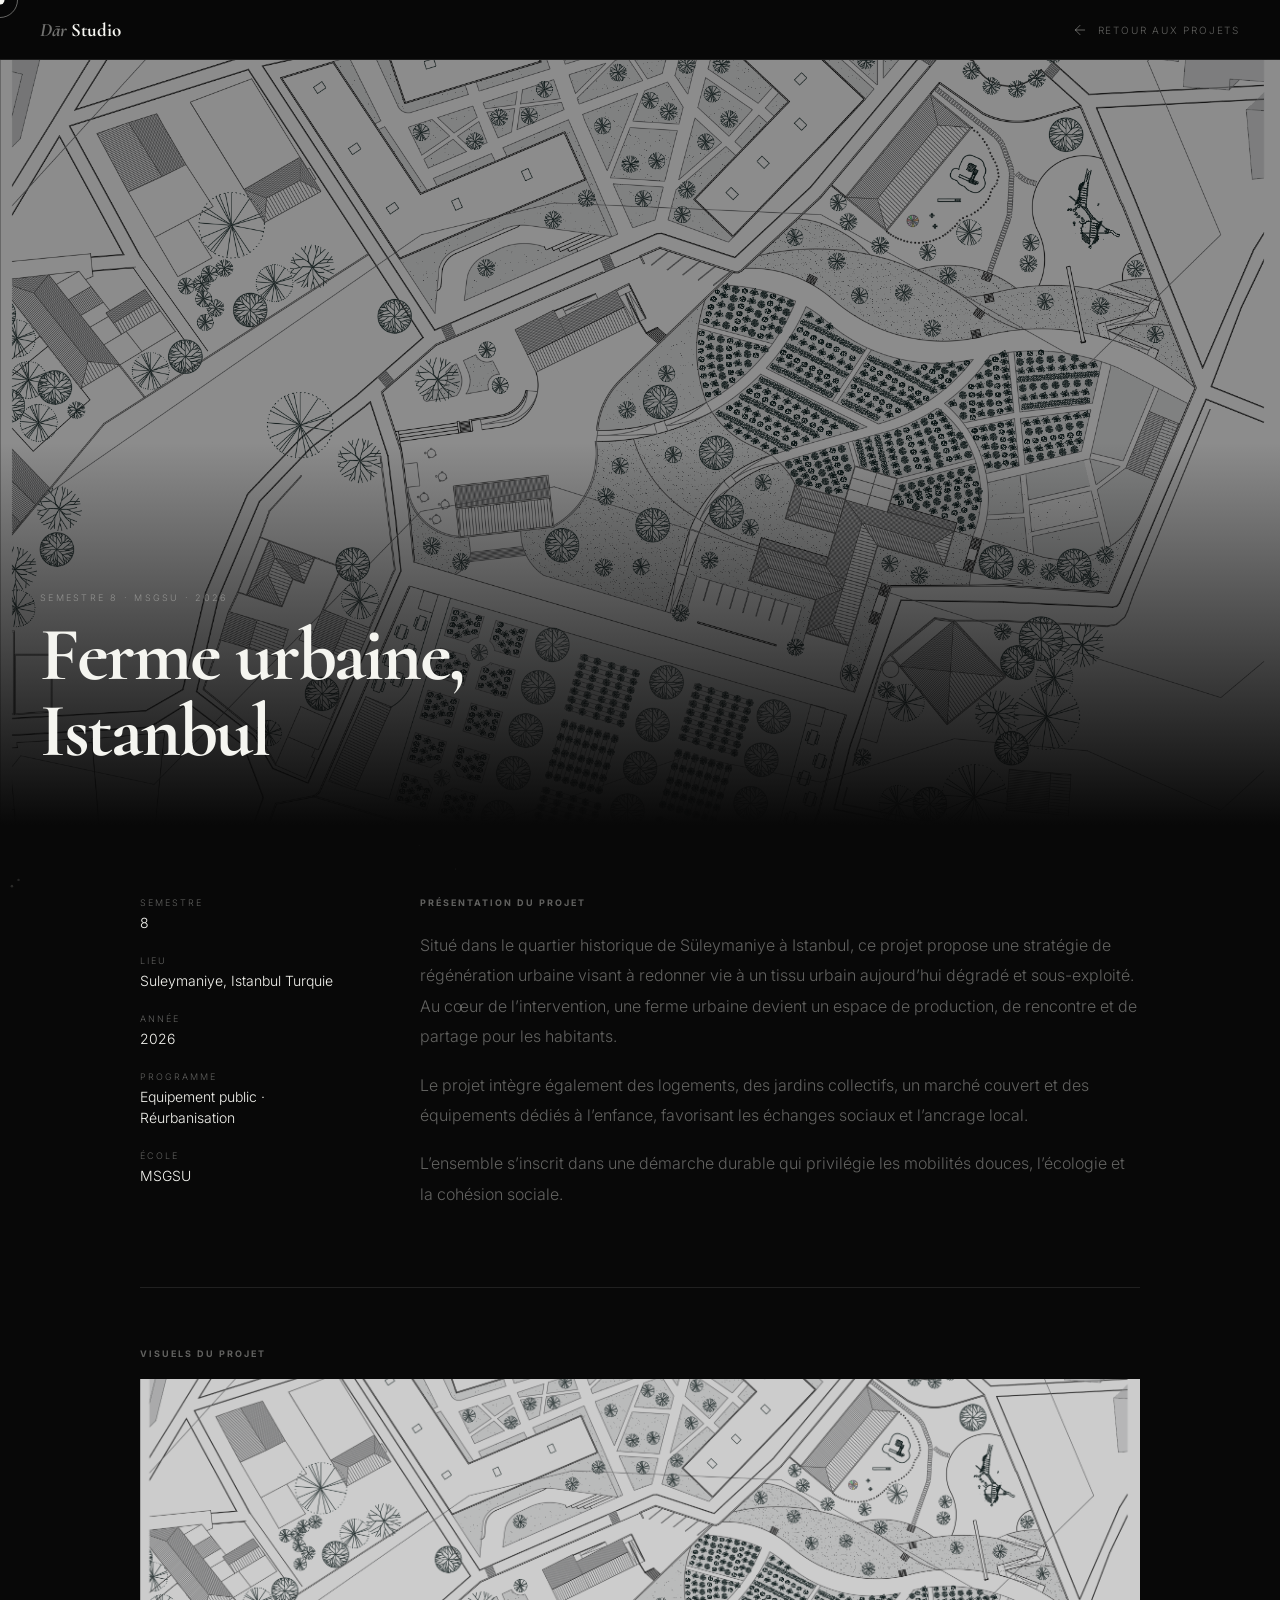
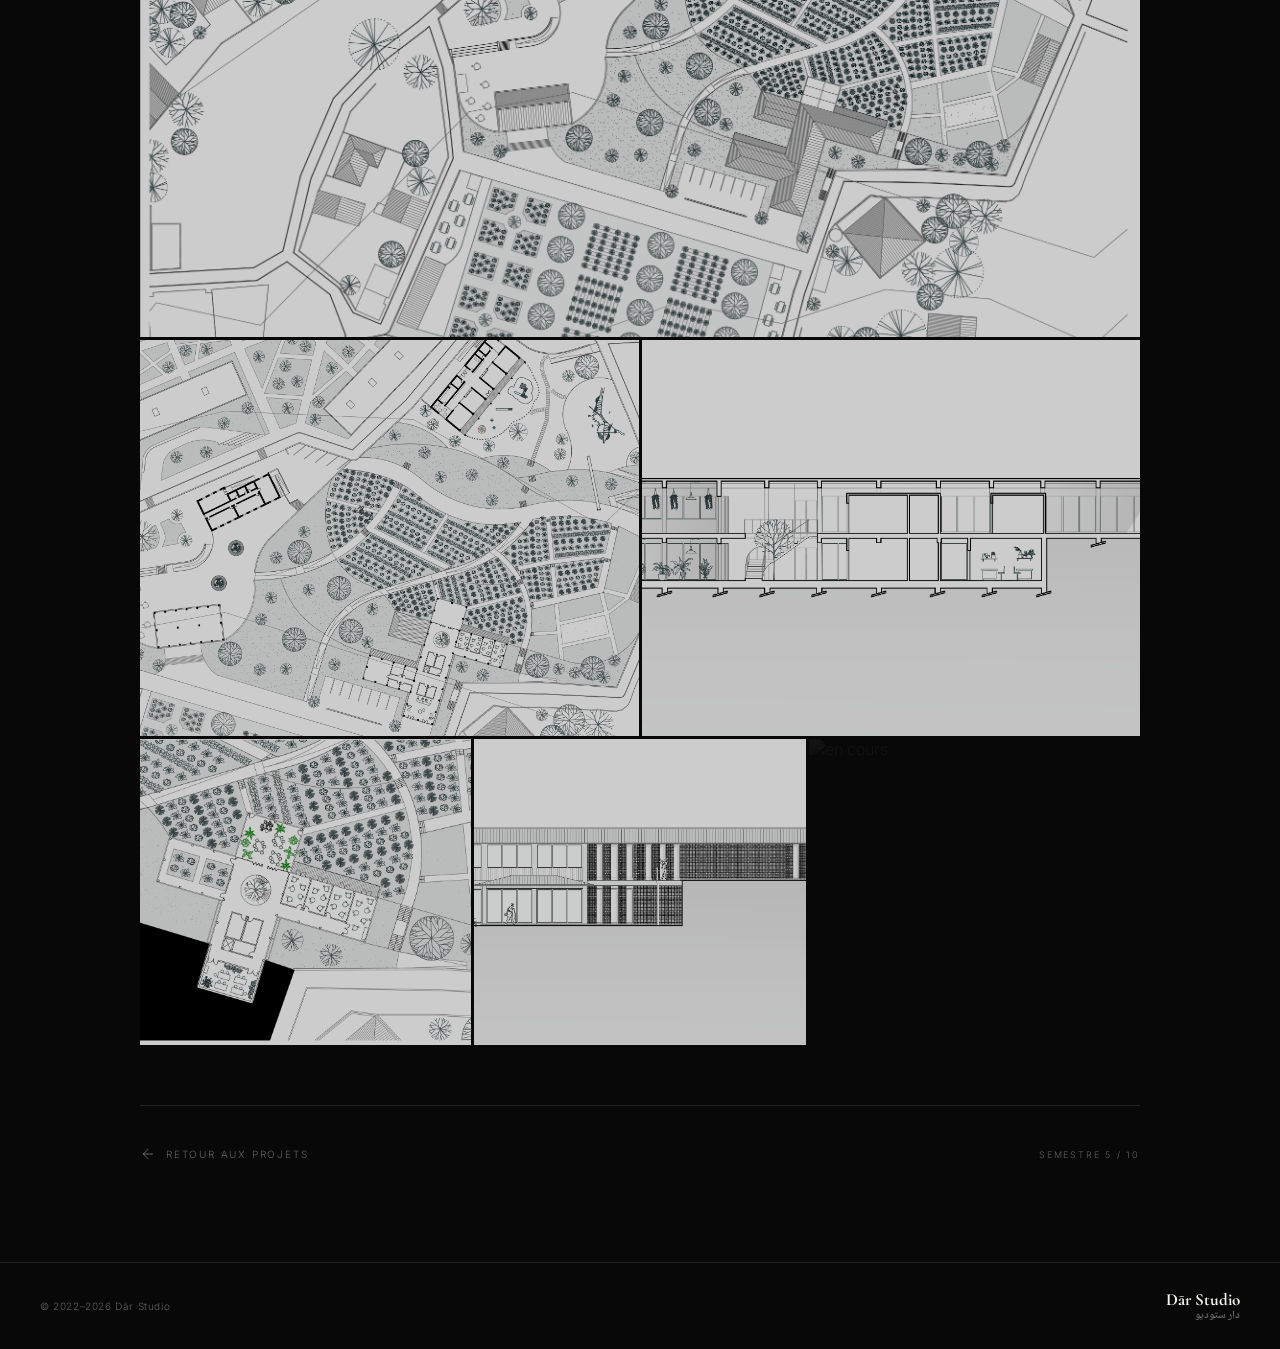
==== commit 2ae649f1: "Add files via upload" ====
--- a/projet1.html
+++ b/projet1.html
@@ -8,7 +8,7 @@
 <link rel="stylesheet" href="style.css"/>
 </head>
 <body>
-  
+
 <div id="lightbox">
   <button id="lb-close" onclick="closeLB()">×</button>
   <img id="lb-img" src="" alt="">
@@ -30,7 +30,7 @@
 
   <!-- HERO -->
   <div class="proj-page-hero">
-    <img src="plan masse s8.png" alt="Logement collectif,<br>Marseille" onerror="this.style.display='none';this.nextElementSibling.style.display='flex'">
+    <img src="plan masse s8.png" alt="Logement collectif,Marseille" onerror="this.style.display='none';this.nextElementSibling.style.display='flex'">
     <div class="proj-page-hero-ph"><span>Ajouter image principale</span></div>
     <div class="proj-hero-over">
       <div>
